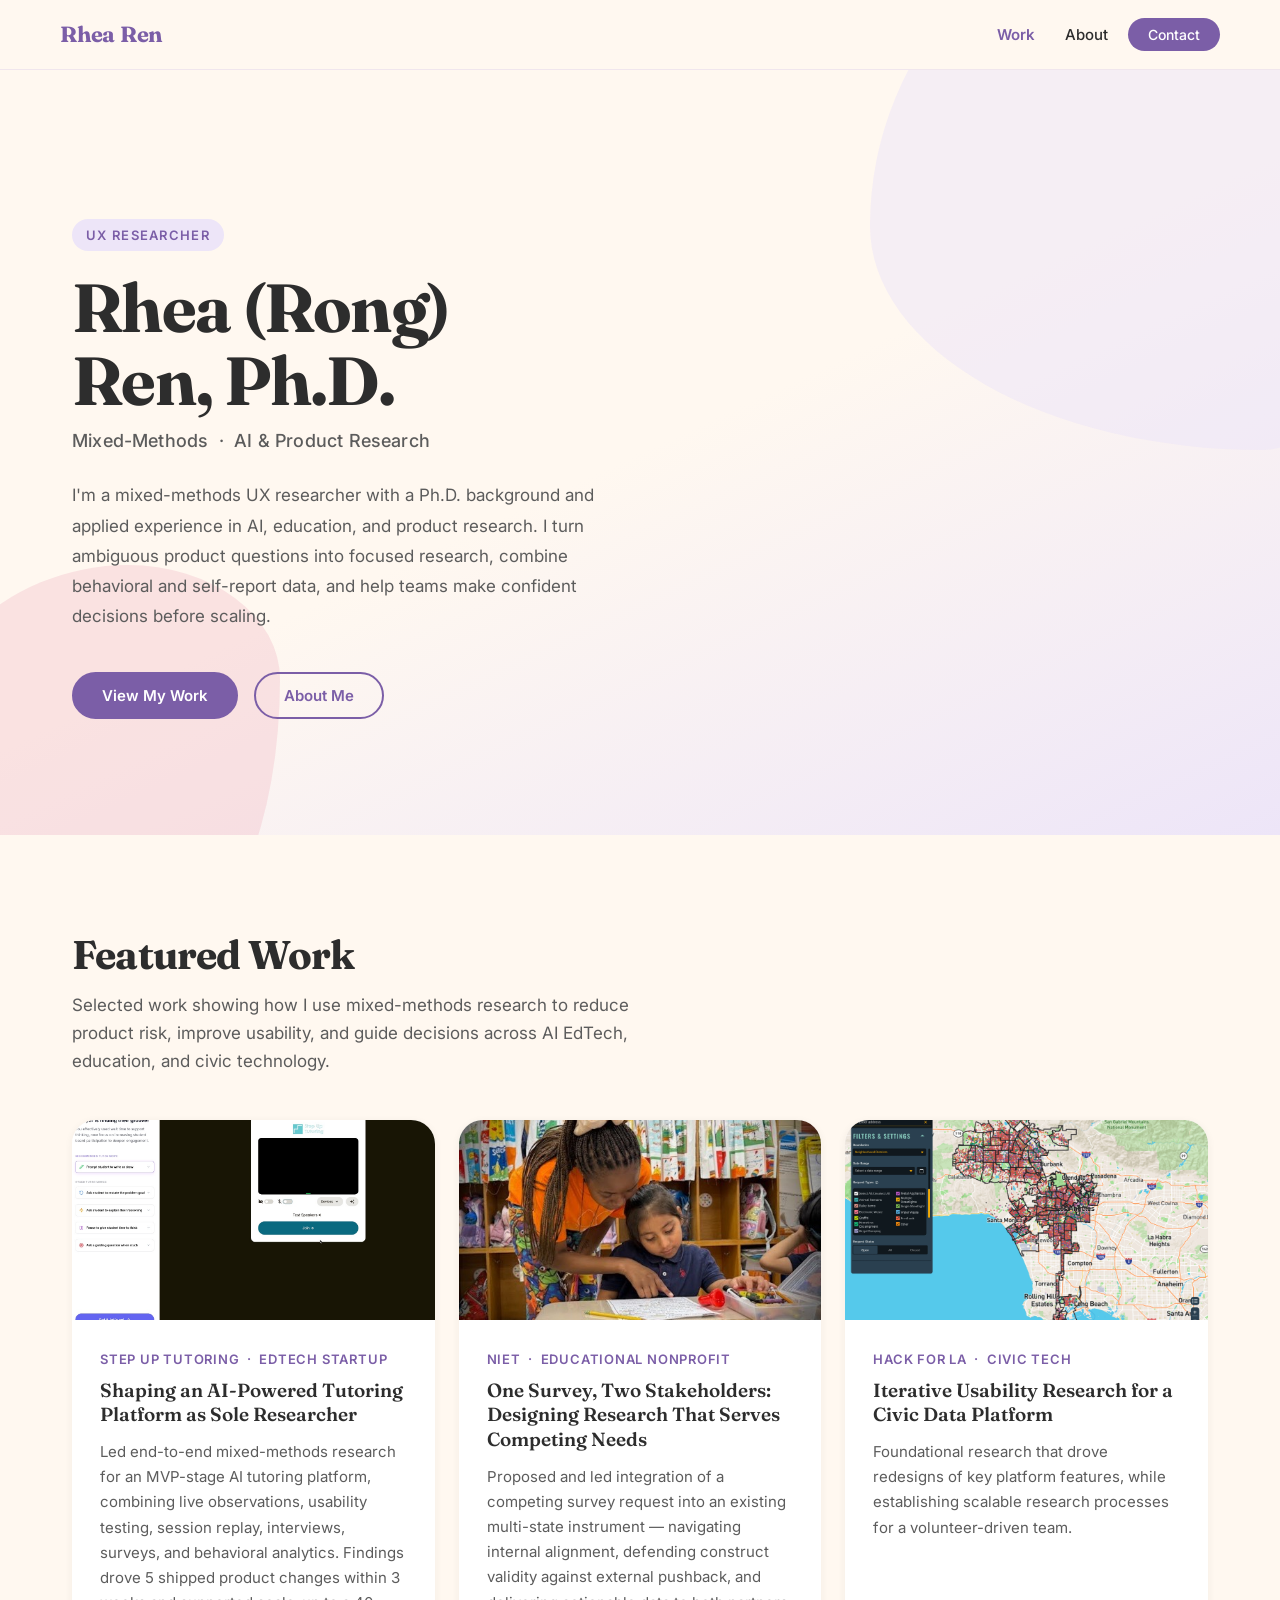
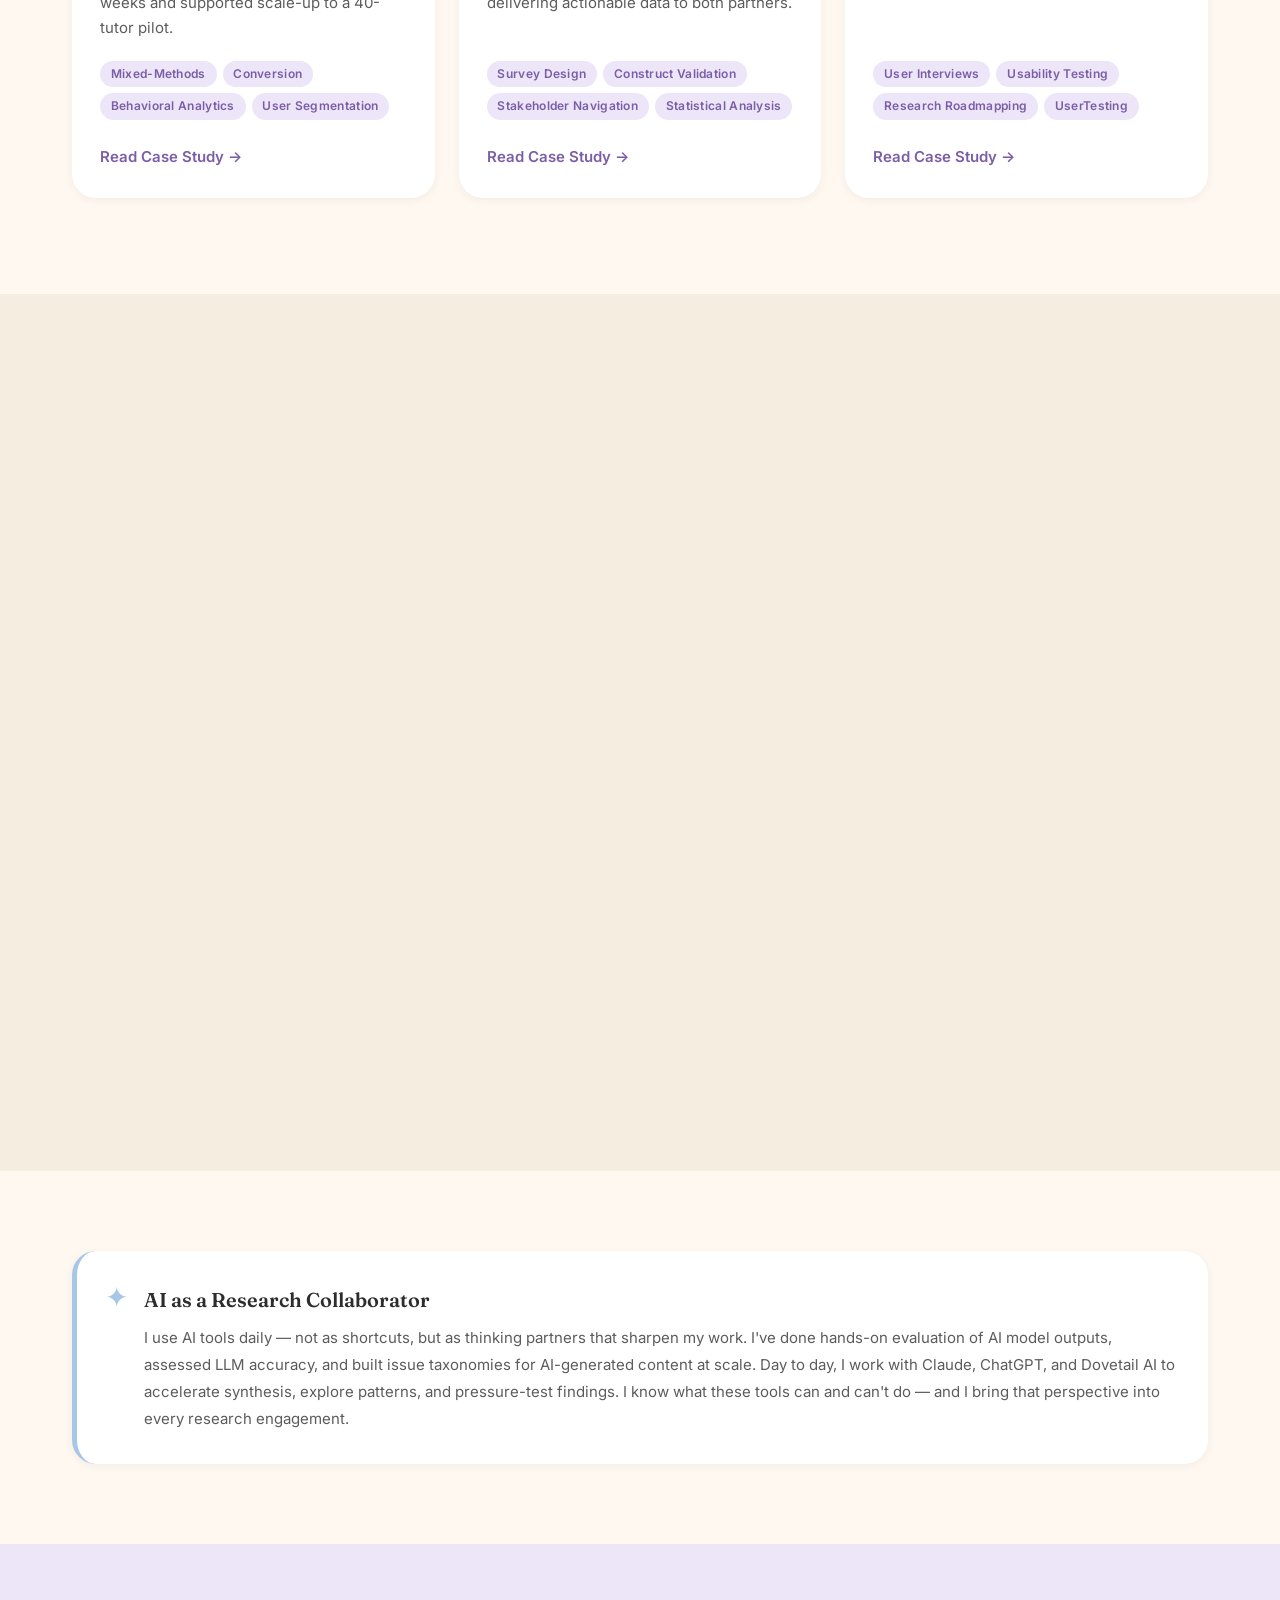
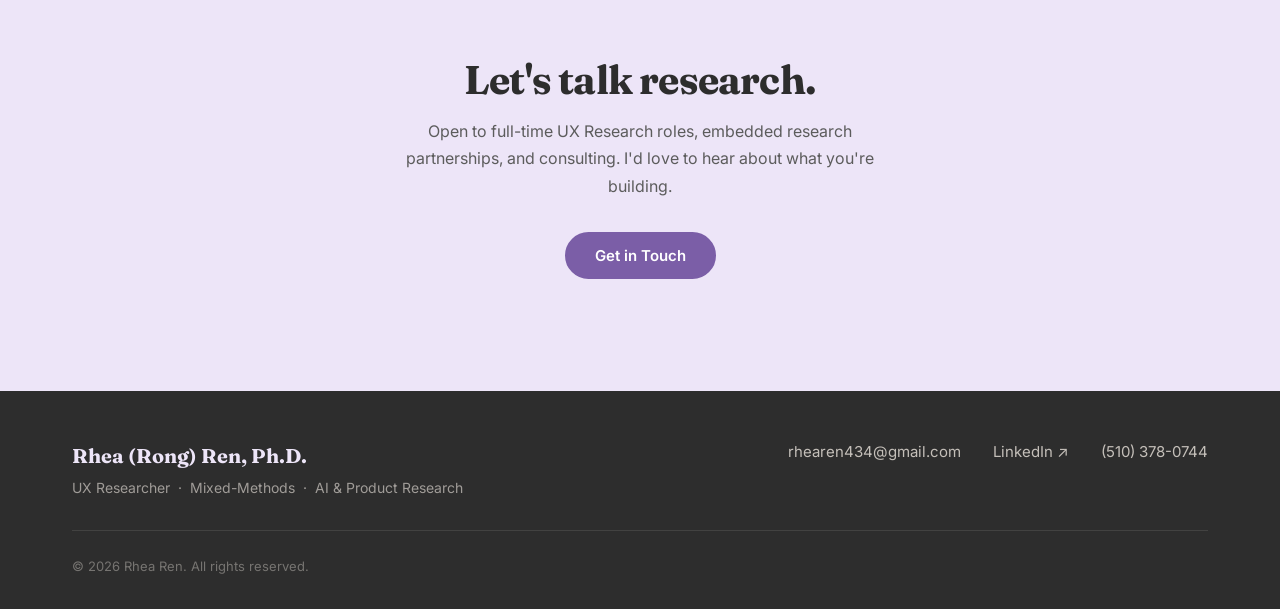
==== index.html @ eafcd34a "Update portfolio" ====
<!DOCTYPE html>
<html lang="en">
<head>
  <meta charset="UTF-8">
  <meta name="viewport" content="width=device-width, initial-scale=1.0">
  <title>Rhea Ren — UX Researcher | Portfolio</title>
  <meta name="description" content="Portfolio of Rhea (Rong) Ren, Ph.D. — Mixed-Methods UX Researcher specializing in AI & product research with 4+ years of experience across EdTech, nonprofits, and civic tech.">
  <meta property="og:title" content="Rhea Ren — UX Researcher | Portfolio">
  <meta property="og:description" content="Mixed-Methods UX Researcher specializing in AI & product research. 4+ years of experience making research drive real product decisions.">
  <meta property="og:type" content="website">
  <link rel="canonical" href="index.html">
  <link rel="preconnect" href="https://fonts.googleapis.com">
  <link rel="preconnect" href="https://fonts.gstatic.com" crossorigin>
  <link href="https://fonts.googleapis.com/css2?family=Fraunces:ital,opsz,wght@0,9..144,400..700;1,9..144,400..700&family=Inter:wght@400;500;600&display=swap" rel="stylesheet">
  <link rel="stylesheet" href="css/style.css">
  <script src="https://t.contentsquare.net/uxa/33400fa939556.js" defer></script>

</head>
<body>

  <a href="#main-content" class="skip-link">Skip to main content</a>

  <nav class="nav" aria-label="Main navigation">
    <div class="nav__inner">
      <a href="index.html" class="nav__logo">Rhea Ren</a>
      <button class="nav__hamburger" aria-expanded="false" aria-controls="nav-menu" aria-label="Toggle navigation menu">
        <span></span>
        <span></span>
        <span></span>
      </button>
      <ul class="nav__menu" id="nav-menu" role="list">
        <li><a href="index.html#work" class="nav__link">Work</a></li>
        <li><a href="about.html" class="nav__link">About</a></li>
        <li><a href="contact.html" class="nav__link nav__link--cta">Contact</a></li>
      </ul>
    </div>
  </nav>

  <main id="main-content">

    <!-- ===================== HERO ===================== -->
    <section class="hero" aria-label="Introduction">
      <div class="hero__blob" aria-hidden="true"></div>
      <div class="hero__blob" aria-hidden="true"></div>
      <div class="container">
        <div class="hero__content">
          <p class="hero__label">UX Researcher</p>
          <h1 class="hero__name">Rhea (Rong) Ren,&nbsp;Ph.D.</h1>
          <p class="hero__subtitle">Mixed-Methods &nbsp;·&nbsp; AI &amp; Product Research</p>
          <p class="hero__hook">I'm a mixed-methods UX researcher with a Ph.D. background and applied experience in AI, education, and product research. I turn ambiguous product questions into focused research, combine behavioral and self-report data, and help teams make confident decisions before scaling.</p>
          <div class="hero__ctas">
            <a href="#work" class="btn btn-primary">View My Work</a>
            <a href="about.html" class="btn btn-secondary">About Me</a>
          </div>
        </div>
      </div>
    </section>

    <!-- ===================== FEATURED WORK ===================== -->
    <section class="section" id="work">
      <div class="container">
        <div class="section-header fade-in">
          <h2 class="section-title">Featured Work</h2>
          <p class="section-subtitle">Selected work showing how I use mixed-methods research to reduce product risk, improve usability, and guide decisions across AI EdTech, education, and civic technology.</p>
        </div>
        <div class="cards-grid">

          <article class="card fade-in">
            <div class="card__thumb card__thumb--lavender">
              <img src="assets/case-study-step-up.jpg" alt="Step Up Tutoring — AI EdTech case study thumbnail" onerror="this.style.display='none';">
            </div>
            <div class="card__body">
              <p class="card__company">Step Up Tutoring &nbsp;·&nbsp; EdTech Startup</p>
              <h3 class="card__title">Shaping an AI-Powered Tutoring Platform as Sole Researcher</h3>
              <p class="card__desc">Led end-to-end mixed-methods research for an MVP-stage AI tutoring platform, combining live observations, usability testing, session replay, interviews, surveys, and behavioral analytics. Findings drove 5 shipped product changes within 3 weeks and supported scale-up to a 40-tutor pilot.</p>
              <div class="card__tags">
                <span class="tag">Mixed-Methods</span>
                <span class="tag">Conversion</span>
                <span class="tag">Behavioral Analytics</span>
                <span class="tag">User Segmentation</span>
              </div>
              <a href="case-study-step-up-tutoring.html" class="card__link">Read Case Study →</a>
            </div>
          </article>

          <article class="card fade-in">
            <div class="card__thumb card__thumb--blush">
              <img src="assets/case-study-niet.jpg" alt="NIET — Educational Nonprofit case study thumbnail" onerror="this.style.display='none';">
            </div>
            <div class="card__body">
              <p class="card__company">NIET &nbsp;·&nbsp; Educational Nonprofit</p>
              <h3 class="card__title">One Survey, Two Stakeholders: Designing Research That Serves Competing Needs</h3>
              <p class="card__desc">Proposed and led integration of a competing survey request into an existing multi-state instrument — navigating internal alignment, defending construct validity against external pushback, and delivering actionable data to both partners.</p>
              <div class="card__tags">
                <span class="tag">Survey Design</span>
                <span class="tag">Construct Validation</span>
                <span class="tag">Stakeholder Navigation</span>
                <span class="tag">Statistical Analysis</span>
              </div>
              <a href="case-study-niet.html" class="card__link">Read Case Study →</a>
            </div>
          </article>

          <article class="card fade-in">
            <div class="card__thumb card__thumb--sky">
              <img src="assets/case-study-hack-for-la.jpg" alt="Hack for LA — Civic Tech case study thumbnail" onerror="this.style.display='none';">
            </div>
            <div class="card__body">
              <p class="card__company">Hack for LA &nbsp;·&nbsp; Civic Tech</p>
              <h3 class="card__title">Iterative Usability Research for a Civic Data Platform</h3>
              <p class="card__desc">Foundational research that drove redesigns of key platform features, while establishing scalable research processes for a volunteer-driven team.</p>
              <div class="card__tags">
                <span class="tag">User Interviews</span>
                <span class="tag">Usability Testing</span>
                <span class="tag">Research Roadmapping</span>
                <span class="tag">UserTesting</span>
              </div>
              <a href="case-study-hack-for-la.html" class="card__link">Read Case Study →</a>
            </div>
          </article>

        </div>
      </div>
    </section>

    <!-- ===================== SKILLS SNAPSHOT ===================== -->
    <section class="section section--alt">
      <div class="container">
        <div class="section-header section-header--center fade-in">
          <h2 class="section-title">Skills &amp; Methods</h2>
          <p class="section-subtitle">Mixed-methods at the core — generative and evaluative, qualitative and quantitative.</p>
        </div>
        <div class="skills-grid">

          <div class="skills-category fade-in">
            <h3 class="skills-category__title">Research Methods</h3>
            <div class="skills-tags">
              <span class="skill-tag">User Interviews</span>
              <span class="skill-tag">Usability Testing</span>
              <span class="skill-tag">Contextual Inquiry</span>
              <span class="skill-tag">Survey Design &amp; Analysis</span>
              <span class="skill-tag">Heuristic Evaluation</span>
              <span class="skill-tag">Session Replay Analysis</span>
              <span class="skill-tag">Behavioral Analytics</span>
              <span class="skill-tag">Preference Testing</span>
              <span class="skill-tag">Generative Research</span>
              <span class="skill-tag">Evaluative Research</span>
            </div>
          </div>

          <div class="skills-category fade-in">
            <h3 class="skills-category__title">AI &amp; Data</h3>
            <div class="skills-tags">
              <span class="skill-tag skill-tag--ai">AI Output Evaluation</span>
              <span class="skill-tag skill-tag--ai">LLM Accuracy Assessment</span>
              <span class="skill-tag skill-tag--ai">Behavioral Pattern Analysis</span>
              <span class="skill-tag skill-tag--ai">User Segmentation</span>
              <span class="skill-tag skill-tag--ai">Thematic Analysis</span>
              <span class="skill-tag skill-tag--ai">Statistical Analysis</span>
              <span class="skill-tag skill-tag--ai">R &nbsp;·&nbsp; SPSS &nbsp;·&nbsp; Excel</span>
              <span class="skill-tag skill-tag--ai">Claude</span>
              <span class="skill-tag skill-tag--ai">ChatGPT</span>
              <span class="skill-tag skill-tag--ai">Dovetail</span>
            </div>
          </div>

          <div class="skills-category fade-in">
            <h3 class="skills-category__title">Strategy &amp; Delivery</h3>
            <div class="skills-tags">
              <span class="skill-tag">Research Roadmapping</span>
              <span class="skill-tag">Stakeholder Communication &amp; Storytelling</span>
              <span class="skill-tag">Research Operations</span>
              <span class="skill-tag">Cross-functional Collaboration</span>
              <span class="skill-tag">Insight Synthesis</span>
              <span class="skill-tag">Executive-Level Presentations</span>
            </div>
          </div>

          <div class="skills-category fade-in">
            <h3 class="skills-category__title">Tools</h3>
            <div class="skills-tags">
              <span class="skill-tag skill-tag--tools">PostHog</span>
              <span class="skill-tag skill-tag--tools">UserTesting</span>
              <span class="skill-tag skill-tag--tools">Qualtrics</span>
              <span class="skill-tag skill-tag--tools">Figma</span>
              <span class="skill-tag skill-tag--tools">Miro</span>
              <span class="skill-tag skill-tag--tools">Dovetail</span>
              <span class="skill-tag skill-tag--tools">Excel</span>
              <span class="skill-tag skill-tag--tools">R</span>
              <span class="skill-tag skill-tag--tools">SPSS</span>
            </div>
          </div>

        </div>
      </div>
    </section>

    <!-- ===================== AI CALLOUT ===================== -->
    <section class="ai-callout">
      <div class="container">
        <div class="ai-callout__card fade-in">
          <div class="ai-callout__icon" aria-hidden="true">✦</div>
          <div class="ai-callout__content">
            <h3 class="ai-callout__title">AI as a Research Collaborator</h3>
            <p>I use AI tools daily — not as shortcuts, but as thinking partners that sharpen my work. I've done hands-on evaluation of AI model outputs, assessed LLM accuracy, and built issue taxonomies for AI-generated content at scale. Day to day, I work with Claude, ChatGPT, and Dovetail AI to accelerate synthesis, explore patterns, and pressure-test findings. I know what these tools can and can't do — and I bring that perspective into every research engagement.</p>
          </div>
        </div>
      </div>
    </section>

    <!-- ===================== CONTACT CTA ===================== -->
    <section class="contact-cta">
      <div class="container">
        <div class="fade-in">
          <h2 class="section-title">Let's talk research.</h2>
          <p>Open to full-time UX Research roles, embedded research partnerships, and consulting. I'd love to hear about what you're building.</p>
          <a href="contact.html" class="btn btn-primary">Get in Touch</a>
        </div>
      </div>
    </section>

  </main>

  <footer class="footer">
    <div class="container">
      <div class="footer__inner">
        <div class="footer__brand">
          <p class="footer__name">Rhea (Rong) Ren, Ph.D.</p>
          <p class="footer__tagline">UX Researcher &nbsp;·&nbsp; Mixed-Methods &nbsp;·&nbsp; AI &amp; Product Research</p>
        </div>
        <nav class="footer__links" aria-label="Footer links">
          <a href="mailto:rhearen434@gmail.com">rhearen434@gmail.com</a>
          <a href="https://linkedin.com/in/rrenasu/" target="_blank" rel="noopener noreferrer">LinkedIn ↗</a>
          <a href="tel:+15103780744">(510) 378-0744</a>
        </nav>
      </div>
      <p class="footer__copy">© 2026 Rhea Ren. All rights reserved.</p>
    </div>
  </footer>

  <script src="js/main.js"></script>
</body>
</html>
---- css/style.css ----
/* =========================================
   RESET & BASE
   ========================================= */
*, *::before, *::after { box-sizing: border-box; margin: 0; padding: 0; }
html { scroll-behavior: smooth; font-size: 16px; }
body {
  font-family: 'Inter', -apple-system, BlinkMacSystemFont, 'Segoe UI', sans-serif;
  color: var(--charcoal);
  background-color: var(--cream);
  line-height: 1.7;
  -webkit-font-smoothing: antialiased;
  -moz-osx-font-smoothing: grayscale;
}
img, video { max-width: 100%; display: block; }
a { color: inherit; text-decoration: none; }
ul, ol { list-style: none; }
button { background: none; border: none; cursor: pointer; font-family: inherit; }
input, textarea, button, select { font-family: inherit; }

/* =========================================
   CSS CUSTOM PROPERTIES
   ========================================= */
:root {
  --lavender:       #7B5EA7;
  --lavender-mid:   #C3B1E1;
  --lavender-light: #EDE5F8;
  --blush:          #F2C4CE;
  --blush-light:    #FBE8EC;
  --sky:            #A7C7E7;
  --sky-light:      #D4E8F7;
  --cream:          #FFF8F0;
  --cream-dark:     #F5EDE0;
  --charcoal:       #2D2D2D;
  --charcoal-light: #5C5C5C;
  --white:          #FFFFFF;

  --shadow-sm:  0 2px 8px rgba(45, 45, 45, 0.06);
  --shadow-md:  0 8px 24px rgba(45, 45, 45, 0.10);
  --shadow-lg:  0 16px 48px rgba(45, 45, 45, 0.14);

  --radius-sm:   8px;
  --radius-md:   16px;
  --radius-lg:   24px;
  --radius-full: 9999px;

  --transition:      0.25s ease;
  --transition-slow: 0.45s ease;

  --container: 1200px;
}

/* =========================================
   SKIP LINK
   ========================================= */
.skip-link {
  position: absolute;
  top: -100%;
  left: 1rem;
  padding: 0.75rem 1.5rem;
  background: var(--lavender);
  color: var(--white);
  border-radius: var(--radius-sm);
  z-index: 9999;
  font-weight: 600;
  font-size: 0.9rem;
  transition: top var(--transition);
}
.skip-link:focus { top: 1rem; }

/* =========================================
   LAYOUT UTILITIES
   ========================================= */
.container {
  width: 100%;
  max-width: var(--container);
  margin: 0 auto;
  padding: 0 1.25rem;
}

.section { padding: 4rem 0; }
.section--alt { background: var(--cream-dark); }
.section--white { background: var(--white); }

.section-header { margin-bottom: 2.75rem; }
.section-header--center { text-align: center; }
.section-header--center .section-subtitle { margin-left: auto; margin-right: auto; }

.section-title {
  font-family: 'Fraunces', Georgia, serif;
  font-size: clamp(1.75rem, 3.5vw, 2.5rem);
  font-weight: 700;
  color: var(--charcoal);
  line-height: 1.2;
  margin-bottom: 0.75rem;
  letter-spacing: -0.02em;
}
.section-subtitle {
  font-size: 1.0625rem;
  color: var(--charcoal-light);
  max-width: 560px;
  line-height: 1.65;
}

/* =========================================
   BUTTONS
   ========================================= */
.btn {
  display: inline-flex;
  align-items: center;
  gap: 0.5rem;
  padding: 0.875rem 1.75rem;
  border-radius: var(--radius-full);
  font-size: 0.9375rem;
  font-weight: 600;
  text-decoration: none;
  transition: all var(--transition);
  cursor: pointer;
  border: 2px solid transparent;
  line-height: 1;
  white-space: nowrap;
}
.btn-primary {
  background: var(--lavender);
  color: var(--white);
  border-color: var(--lavender);
}
.btn-primary:hover {
  background: #6A4F94;
  border-color: #6A4F94;
  transform: translateY(-2px);
  box-shadow: 0 8px 24px rgba(123, 94, 167, 0.28);
}
.btn-secondary {
  background: transparent;
  color: var(--lavender);
  border-color: var(--lavender);
}
.btn-secondary:hover {
  background: var(--lavender-light);
  transform: translateY(-2px);
}
.btn:focus-visible {
  outline: 3px solid var(--lavender);
  outline-offset: 3px;
}

/* =========================================
   NAVIGATION — BASE
   ========================================= */
.nav {
  position: sticky;
  top: 0;
  z-index: 200;
  background: rgba(255, 248, 240, 0.93);
  backdrop-filter: blur(14px);
  -webkit-backdrop-filter: blur(14px);
  border-bottom: 1px solid rgba(195, 177, 225, 0.25);
}
.nav__inner {
  position: relative;
  display: flex;
  align-items: center;
  justify-content: space-between;
  padding: 1rem 1.25rem;
  max-width: var(--container);
  margin: 0 auto;
}
.nav__logo {
  font-family: 'Fraunces', Georgia, serif;
  font-size: 1.375rem;
  font-weight: 700;
  color: var(--lavender);
  letter-spacing: -0.01em;
  transition: color var(--transition);
}
.nav__logo:hover { color: #6A4F94; }

/* Hamburger */
.nav__hamburger {
  display: flex;
  flex-direction: column;
  justify-content: center;
  gap: 5px;
  padding: 0.4rem;
  border-radius: var(--radius-sm);
  z-index: 10;
  flex-shrink: 0;
}
.nav__hamburger span {
  display: block;
  width: 22px;
  height: 2px;
  background: var(--charcoal);
  border-radius: 2px;
  transition: all var(--transition);
  transform-origin: center;
}
.nav.nav-open .nav__hamburger span:nth-child(1) { transform: translateY(7px) rotate(45deg); }
.nav.nav-open .nav__hamburger span:nth-child(2) { opacity: 0; transform: scaleX(0); }
.nav.nav-open .nav__hamburger span:nth-child(3) { transform: translateY(-7px) rotate(-45deg); }

/* Mobile dropdown */
@media (max-width: 639px) {
  .nav__menu {
    display: none;
    position: absolute;
    top: 100%;
    left: 0;
    right: 0;
    background: rgba(255, 248, 240, 0.98);
    padding: 0.75rem 1.25rem 1.5rem;
    border-bottom: 1px solid rgba(195, 177, 225, 0.25);
    backdrop-filter: blur(14px);
    -webkit-backdrop-filter: blur(14px);
    box-shadow: 0 8px 20px rgba(45, 45, 45, 0.08);
  }
  .nav.nav-open .nav__menu { display: block; }
  .nav__link {
    display: block;
    padding: 0.875rem 0;
    font-size: 1rem;
    font-weight: 500;
    color: var(--charcoal);
    border-bottom: 1px solid rgba(195, 177, 225, 0.2);
    transition: color var(--transition);
  }
  .nav__menu li:last-child .nav__link { border-bottom: none; }
  .nav__link:hover,
  .nav__link.active { color: var(--lavender); }
  .nav__link--cta {
    display: inline-block;
    margin-top: 0.875rem;
    border-bottom: none;
    padding: 0.5625rem 1.375rem;
    background: var(--lavender);
    color: var(--white) !important;
    border-radius: var(--radius-full);
    font-size: 0.875rem;
    font-weight: 600;
  }
  .nav__link--cta:hover { background: #6A4F94; }
}

/* Desktop nav */
@media (min-width: 640px) {
  .nav__hamburger { display: none; }
  .nav__menu {
    display: flex;
    align-items: center;
    gap: 0.125rem;
  }
  .nav__link {
    padding: 0.4375rem 0.875rem;
    font-size: 0.9375rem;
    font-weight: 500;
    color: var(--charcoal);
    border-radius: var(--radius-sm);
    transition: color var(--transition), background var(--transition);
  }
  .nav__link:hover { color: var(--lavender); background: var(--lavender-light); }
  .nav__link.active { color: var(--lavender); font-weight: 600; }
  .nav__link--cta {
    background: var(--lavender);
    color: var(--white) !important;
    border-radius: var(--radius-full);
    padding: 0.5rem 1.25rem;
    font-size: 0.875rem;
    margin-left: 0.25rem;
  }
  .nav__link--cta:hover { background: #6A4F94; }
}

/* =========================================
   HERO
   ========================================= */
.hero {
  position: relative;
  overflow: hidden;
  padding: 5rem 0 4.5rem;
  min-height: 80vh;
  display: flex;
  align-items: center;
  background: linear-gradient(155deg, var(--cream) 50%, var(--lavender-light) 100%);
}

.hero__blob {
  position: absolute;
  border-radius: 60% 40% 30% 70% / 60% 30% 70% 40%;
  pointer-events: none;
  animation: blobMorph 14s ease-in-out infinite;
  will-change: border-radius, transform;
}
.hero__blob:nth-child(1) {
  width: min(560px, 85vw);
  height: min(560px, 85vw);
  top: -180px;
  right: -150px;
  background: var(--lavender-light);
  opacity: 0.55;
  animation-duration: 14s;
}
.hero__blob:nth-child(2) {
  width: min(380px, 60vw);
  height: min(380px, 60vw);
  bottom: -110px;
  left: -100px;
  background: var(--blush);
  opacity: 0.42;
  animation-duration: 18s;
  animation-delay: -6s;
}

@keyframes blobMorph {
  0%, 100% { border-radius: 60% 40% 30% 70% / 60% 30% 70% 40%; }
  25%       { border-radius: 40% 60% 70% 30% / 40% 70% 30% 60%; }
  50%       { border-radius: 30% 70% 40% 60% / 50% 40% 60% 50%; }
  75%       { border-radius: 70% 30% 60% 40% / 30% 60% 40% 70%; }
}

.hero__content {
  position: relative;
  z-index: 1;
  max-width: 700px;
}
.hero__label {
  display: inline-block;
  font-size: 0.8125rem;
  font-weight: 600;
  letter-spacing: 0.1em;
  text-transform: uppercase;
  color: var(--lavender);
  background: var(--lavender-light);
  padding: 0.3rem 0.875rem;
  border-radius: var(--radius-full);
  margin-bottom: 1.25rem;
}
.hero__name {
  font-family: 'Fraunces', Georgia, serif;
  font-size: clamp(2.5rem, 6vw, 4.25rem);
  font-weight: 700;
  line-height: 1.08;
  letter-spacing: -0.025em;
  color: var(--charcoal);
  margin-bottom: 0.5rem;
}
.hero__subtitle {
  font-size: clamp(1rem, 2vw, 1.125rem);
  color: var(--charcoal-light);
  font-weight: 500;
  margin-bottom: 1.5rem;
  letter-spacing: 0.01em;
}
.hero__hook {
  font-size: 1.0625rem;
  color: var(--charcoal-light);
  line-height: 1.78;
  margin-bottom: 2.5rem;
  max-width: 580px;
}
.hero__ctas {
  display: flex;
  flex-wrap: wrap;
  gap: 1rem;
  align-items: center;
}

/* =========================================
   CASE STUDY CARDS
   ========================================= */
.cards-grid {
  display: grid;
  gap: 1.5rem;
}
.card {
  background: var(--white);
  border-radius: var(--radius-lg);
  overflow: hidden;
  box-shadow: var(--shadow-sm);
  transition: transform var(--transition), box-shadow var(--transition);
  display: flex;
  flex-direction: column;
}
.card:hover {
  transform: translateY(-6px);
  box-shadow: var(--shadow-lg);
}
.card__thumb {
  height: 200px;
  flex-shrink: 0;
  overflow: hidden;
  position: relative;
}

.card__thumb img {
  width: 100%;
  height: 100%;
  object-fit: cover;
  display: block;
}
.card__thumb--lavender { background: linear-gradient(135deg, var(--lavender-light) 0%, var(--lavender-mid) 100%); }
.card__thumb--blush    { background: linear-gradient(135deg, var(--blush-light) 0%, var(--blush) 100%); }
.card__thumb--sky      { background: linear-gradient(135deg, var(--sky-light) 0%, var(--sky) 100%); }

.card__body {
  padding: 1.75rem;
  display: flex;
  flex-direction: column;
  flex: 1;
}
.card__company {
  font-size: 0.8125rem;
  font-weight: 600;
  letter-spacing: 0.06em;
  text-transform: uppercase;
  color: var(--lavender);
  margin-bottom: 0.5rem;
}
.card__title {
  font-family: 'Fraunces', Georgia, serif;
  font-size: 1.1875rem;
  font-weight: 600;
  color: var(--charcoal);
  line-height: 1.3;
  margin-bottom: 0.75rem;
}
.card__desc {
  font-size: 0.9375rem;
  color: var(--charcoal-light);
  line-height: 1.68;
  margin-bottom: 1.25rem;
  flex: 1;
}
.card__tags {
  display: flex;
  flex-wrap: wrap;
  gap: 0.375rem;
  margin-bottom: 1.5rem;
}
.card__link {
  display: inline-flex;
  align-items: center;
  gap: 0.375rem;
  font-size: 0.9375rem;
  font-weight: 600;
  color: var(--lavender);
  transition: gap var(--transition), color var(--transition);
  margin-top: auto;
  align-self: flex-start;
}
.card__link:hover { gap: 0.625rem; color: #6A4F94; }

/* =========================================
   TAGS / PILLS
   ========================================= */
.tag {
  display: inline-block;
  padding: 0.2rem 0.675rem;
  border-radius: var(--radius-full);
  font-size: 0.75rem;
  font-weight: 600;
  letter-spacing: 0.025em;
  background: var(--lavender-light);
  color: var(--lavender);
  white-space: nowrap;
}
.tag--blush { background: var(--blush-light); color: #7A2E42; }
.tag--sky   { background: var(--sky-light);   color: #1E5F8C; }

/* =========================================
   SKILLS SECTION
   ========================================= */
.skills-grid { display: grid; gap: 1.5rem; }

.skills-category {
  background: var(--white);
  border-radius: var(--radius-lg);
  padding: 1.75rem;
  box-shadow: var(--shadow-sm);
}
.skills-category__title {
  font-family: 'Fraunces', Georgia, serif;
  font-size: 1.125rem;
  font-weight: 600;
  color: var(--charcoal);
  margin-bottom: 1.125rem;
  padding-bottom: 0.75rem;
  border-bottom: 2px solid var(--lavender-light);
}
.skills-tags {
  display: flex;
  flex-wrap: wrap;
  gap: 0.5rem;
}
.skill-tag {
  display: inline-block;
  padding: 0.3125rem 0.75rem;
  border-radius: var(--radius-full);
  font-size: 0.8125rem;
  font-weight: 500;
  background: var(--lavender-light);
  color: var(--lavender);
  transition: background var(--transition), transform var(--transition);
  cursor: default;
}
.skill-tag:hover { background: var(--lavender-mid); transform: translateY(-1px); }
.skill-tag--ai { background: var(--blush-light); color: #7A2E42; }
.skill-tag--ai:hover { background: var(--blush); }
.skill-tag--tools { background: var(--sky-light); color: #1E5F8C; }
.skill-tag--tools:hover { background: var(--sky); }

/* =========================================
   AI CALLOUT
   ========================================= */
.ai-callout { padding: 3.5rem 0; }
.ai-callout__card {
  background: var(--white);
  border-radius: var(--radius-lg);
  padding: 2rem 1.75rem;
  border-left: 5px solid var(--sky);
  box-shadow: var(--shadow-sm);
  display: flex;
  flex-direction: column;
  gap: 1rem;
}
.ai-callout__icon {
  font-size: 1.75rem;
  color: var(--sky);
  line-height: 1;
  flex-shrink: 0;
}
.ai-callout__title {
  font-family: 'Fraunces', Georgia, serif;
  font-size: 1.25rem;
  font-weight: 600;
  color: var(--charcoal);
  margin-bottom: 0.5rem;
}
.ai-callout__content p {
  color: var(--charcoal-light);
  font-size: 0.9375rem;
  line-height: 1.78;
}

/* =========================================
   CONTACT CTA STRIP
   ========================================= */
.contact-cta {
  background: var(--lavender-light);
  padding: 5rem 0;
  text-align: center;
}
.contact-cta .section-title { margin-bottom: 0.875rem; }
.contact-cta p {
  color: var(--charcoal-light);
  margin-bottom: 2rem;
  max-width: 480px;
  margin-left: auto;
  margin-right: auto;
  line-height: 1.7;
}

/* =========================================
   ABOUT PAGE
   ========================================= */
.page-hero {
  padding: 4rem 0 3rem;
  background: linear-gradient(155deg, var(--cream) 55%, var(--lavender-light) 100%);
}

.about-bio {
  display: grid;
  gap: 2.5rem;
  align-items: start;
}

.headshot-placeholder {
  width: 260px;
  height: 260px;
  background: linear-gradient(135deg, var(--lavender-light) 0%, var(--lavender-mid) 100%);
  border-radius: var(--radius-lg);
  display: flex;
  align-items: center;
  justify-content: center;
  font-family: 'Fraunces', Georgia, serif;
  font-size: 3.5rem;
  font-weight: 700;
  color: var(--lavender);
  flex-shrink: 0;
  user-select: none;
}
.headshot-img {
  width: 260px;
  height: 260px;
  object-fit: cover;
  object-position: center top;
  border-radius: var(--radius-lg);
  flex-shrink: 0;
  box-shadow: var(--shadow-md);
}

.about-bio__text h1 {
  font-family: 'Fraunces', Georgia, serif;
  font-size: clamp(2rem, 4vw, 3rem);
  font-weight: 700;
  color: var(--charcoal);
  line-height: 1.15;
  letter-spacing: -0.02em;
  margin-bottom: 0.375rem;
}
.about-bio__text .subtitle {
  font-size: 1.0625rem;
  color: var(--lavender);
  font-weight: 600;
  margin-bottom: 1.5rem;
}
.about-bio__text p {
  color: var(--charcoal-light);
  margin-bottom: 1rem;
  line-height: 1.8;
}
.about-bio__text p:last-child { margin-bottom: 0; }

/* Philosophy callout */
.philosophy {
  background: var(--lavender-light);
  border-radius: var(--radius-lg);
  padding: 1.75rem 2rem;
  margin-top: 1.5rem;
  border-left: 4px solid var(--lavender-mid);
}
.philosophy__quote {
  font-family: 'Fraunces', Georgia, serif;
  font-size: 1.125rem;
  font-style: italic;
  color: var(--charcoal);
  line-height: 1.65;
  margin-bottom: 0.5rem;
}
.philosophy__attr {
  font-size: 0.875rem;
  color: var(--lavender);
  font-weight: 600;
}

/* Timeline */
.timeline {
  position: relative;
  padding-left: 1.75rem;
}
.timeline::before {
  content: '';
  position: absolute;
  left: 0;
  top: 0.5rem;
  bottom: 0.5rem;
  width: 2px;
  background: linear-gradient(to bottom, var(--lavender), var(--lavender-light));
  border-radius: 2px;
}
.timeline-item {
  position: relative;
  padding-bottom: 2rem;
}
.timeline-item:last-child { padding-bottom: 0; }
.timeline-item::before {
  content: '';
  position: absolute;
  left: -2rem;
  top: 0.375rem;
  width: 10px;
  height: 10px;
  background: var(--lavender);
  border-radius: 50%;
  border: 2px solid var(--cream);
  box-shadow: 0 0 0 2px var(--lavender);
}
.timeline-item__period {
  font-size: 0.8125rem;
  font-weight: 600;
  color: var(--lavender);
  letter-spacing: 0.05em;
  text-transform: uppercase;
  margin-bottom: 0.25rem;
}
.timeline-item__role {
  font-family: 'Fraunces', Georgia, serif;
  font-size: 1.0625rem;
  font-weight: 600;
  color: var(--charcoal);
  margin-bottom: 0.125rem;
}
.timeline-item__company {
  font-size: 0.9375rem;
  color: var(--charcoal-light);
  font-weight: 500;
  margin-bottom: 0.375rem;
}
.timeline-item__desc {
  font-size: 0.9375rem;
  color: var(--charcoal-light);
  line-height: 1.7;
}

/* Education */
.edu-grid { display: grid; gap: 1rem; }
.edu-card {
  background: var(--white);
  border-radius: var(--radius-md);
  padding: 1.25rem 1.5rem;
  box-shadow: var(--shadow-sm);
  border-left: 3px solid var(--lavender-mid);
}
.edu-card__degree {
  font-family: 'Fraunces', Georgia, serif;
  font-size: 1rem;
  font-weight: 600;
  color: var(--charcoal);
  margin-bottom: 0.125rem;
}
.edu-card__school {
  font-size: 0.9375rem;
  color: var(--charcoal-light);
  margin-bottom: 0.125rem;
}
.edu-card__year {
  font-size: 0.8125rem;
  font-weight: 600;
  color: var(--lavender);
}

/* Selected Research list */
.research-list {
  list-style: none;
  display: flex;
  flex-direction: column;
  gap: 1.25rem;
}
.research-item {
  display: flex;
  gap: 0.875rem;
  align-items: flex-start;
}
.research-item::before {
  content: '•';
  font-size: 1.25rem;
  line-height: 1.4;
  color: var(--lavender);
  flex-shrink: 0;
  margin-top: 0.05rem;
}
.research-item__title {
  font-family: 'Fraunces', Georgia, serif;
  font-size: 1rem;
  font-weight: 600;
  color: var(--charcoal);
  line-height: 1.5;
  margin-bottom: 0.3rem;
}
.research-item__title a {
  color: var(--lavender);
  text-decoration: underline;
  text-underline-offset: 3px;
  transition: color var(--transition);
}
.research-item__title a:hover { color: #6A4F94; }
.research-item__venue {
  font-size: 0.8125rem;
  font-weight: 600;
  color: var(--lavender);
  letter-spacing: 0.03em;
  margin-bottom: 0.4rem;
}
.research-item__desc {
  font-size: 0.9rem;
  color: var(--charcoal-light);
  line-height: 1.65;
}

/* Resume download row */
.resume-download {
  display: flex;
  flex-direction: column;
  gap: 1rem;
  background: var(--cream-dark);
  border-radius: var(--radius-md);
  padding: 1.5rem;
  align-items: flex-start;
}
.resume-download p {
  color: var(--charcoal-light);
  font-size: 0.9375rem;
  line-height: 1.6;
  margin: 0;
}

/* =========================================
   CASE STUDY PAGE
   ========================================= */
.cs-hero {
  padding: 4.5rem 0 3.5rem;
}
.cs-hero--lavender { background: linear-gradient(155deg, var(--lavender-light) 0%, var(--cream) 65%); }
.cs-hero--blush    { background: linear-gradient(155deg, var(--blush-light) 0%, var(--cream) 65%); }
.cs-hero--sky      { background: linear-gradient(155deg, var(--sky-light) 0%, var(--cream) 65%); }

.cs-breadcrumb {
  display: inline-flex;
  align-items: center;
  gap: 0.375rem;
  font-size: 0.875rem;
  font-weight: 600;
  color: var(--charcoal-light);
  margin-bottom: 1.75rem;
  transition: color var(--transition);
}
.cs-breadcrumb:hover { color: var(--lavender); }

.cs-hero__title {
  font-family: 'Fraunces', Georgia, serif;
  font-size: clamp(1.875rem, 4vw, 3rem);
  font-weight: 700;
  color: var(--charcoal);
  line-height: 1.15;
  letter-spacing: -0.02em;
  margin-bottom: 1.75rem;
  max-width: 780px;
}

.cs-meta {
  display: flex;
  flex-wrap: wrap;
  gap: 1.5rem 2.5rem;
  margin-bottom: 1.75rem;
  padding-bottom: 1.75rem;
  border-bottom: 1px solid rgba(195, 177, 225, 0.3);
}
.cs-meta__item { display: flex; flex-direction: column; gap: 0.125rem; }
.cs-meta__label {
  font-size: 0.75rem;
  font-weight: 700;
  letter-spacing: 0.08em;
  text-transform: uppercase;
  color: var(--charcoal-light);
}
.cs-meta__value {
  font-size: 0.9375rem;
  font-weight: 600;
  color: var(--charcoal);
}
.cs-methods {
  display: flex;
  flex-wrap: wrap;
  gap: 0.5rem;
}

/* Case study content */
.cs-content { padding: 3.5rem 0 2rem; }
.cs-content .container { max-width: 860px; }

.cs-cover {
  margin-bottom: 3.5rem;
}

.cs-cover__img {
  width: 100%;
  height: auto;
  display: block;
  border-radius: var(--radius-lg);
  box-shadow: var(--shadow-md);
}

.cs-cover__placeholder {
  width: 100%;
  aspect-ratio: 16 / 7;
  border-radius: var(--radius-lg);
  box-shadow: var(--shadow-md);
  background: linear-gradient(135deg, #e8e3f0 0%, #f0e8ec 50%, #e3edf5 100%);
  display: flex;
  align-items: center;
  justify-content: center;
  color: #9b8fad;
  font-size: 0.875rem;
  font-style: italic;
  letter-spacing: 0.01em;
}

.cs-section { margin-bottom: 3.5rem; }
.cs-section:last-child { margin-bottom: 0; }

.cs-section__title {
  font-family: 'Fraunces', Georgia, serif;
  font-size: 1.5rem;
  font-weight: 600;
  color: var(--charcoal);
  margin-bottom: 1.25rem;
  padding-bottom: 0.625rem;
  border-bottom: 2px solid var(--lavender-light);
}
.cs-section p {
  color: var(--charcoal-light);
  line-height: 1.8;
  margin-bottom: 1rem;
}
.cs-section p:last-child { margin-bottom: 0; }

/* Placeholder text blocks */
.placeholder-text {
  color: #9B8FA8;
  font-style: italic;
  background: var(--cream-dark);
  padding: 1.25rem 1.5rem;
  border-radius: var(--radius-sm);
  border-left: 3px solid var(--lavender-mid);
  font-size: 0.9375rem;
  line-height: 1.75;
}

/* Insight cards */
.insight-grid { display: grid; gap: 1rem; margin-top: 1.5rem; }
.insight-card {
  background: var(--white);
  border-radius: var(--radius-md);
  padding: 1.5rem;
  box-shadow: var(--shadow-sm);
  border-top: 3px solid var(--lavender-mid);
}
.insight-card__number {
  font-family: 'Fraunces', Georgia, serif;
  font-size: 2rem;
  font-weight: 700;
  color: var(--lavender-mid);
  line-height: 1;
  margin-bottom: 0.5rem;
}
.insight-card__text {
  font-size: 0.9375rem;
  color: var(--charcoal-light);
  font-style: italic;
  line-height: 1.65;
}

/* Impact blocks */
.impact-blocks { display: grid; gap: 1rem; margin-top: 1.5rem; }
.impact-block {
  background: var(--lavender-light);
  border-radius: var(--radius-md);
  padding: 1.5rem;
  text-align: center;
}
.impact-block__metric {
  font-family: 'Fraunces', Georgia, serif;
  font-size: 2rem;
  font-weight: 700;
  color: var(--lavender);
  line-height: 1;
  margin-bottom: 0.375rem;
}
.impact-block__label {
  font-size: 0.9375rem;
  color: var(--charcoal-light);
  font-style: italic;
}

/* Case study footer nav */
.cs-nav {
  padding: 2.5rem 0;
  background: var(--cream-dark);
  border-top: 1px solid rgba(195, 177, 225, 0.25);
}
.cs-nav__inner {
  display: flex;
  flex-direction: column;
  gap: 1rem;
}
.cs-nav__link {
  display: inline-flex;
  align-items: center;
  gap: 0.375rem;
  font-size: 0.9375rem;
  font-weight: 600;
  color: var(--lavender);
  transition: gap var(--transition), color var(--transition);
}
.cs-nav__link:hover { color: #6A4F94; }
.cs-nav__link--back:hover { gap: 0.625rem; }
.cs-nav__link--next { align-self: flex-end; }
.cs-nav__link--next:hover { gap: 0.625rem; }

/* =========================================
   CONTACT PAGE
   ========================================= */
.contact-page { padding: 4rem 0; }

.contact-intro {
  max-width: 580px;
  margin-bottom: 3rem;
}
.contact-intro h1 {
  font-family: 'Fraunces', Georgia, serif;
  font-size: clamp(2rem, 4vw, 2.75rem);
  font-weight: 700;
  color: var(--charcoal);
  letter-spacing: -0.02em;
  margin-bottom: 0.75rem;
  line-height: 1.2;
}
.contact-intro p { color: var(--charcoal-light); line-height: 1.8; }

.contact-layout { display: grid; gap: 3rem; }

.contact-blocks { display: flex; flex-direction: column; gap: 1rem; }
.contact-block {
  display: flex;
  align-items: flex-start;
  gap: 1rem;
  background: var(--white);
  border-radius: var(--radius-md);
  padding: 1.25rem 1.5rem;
  box-shadow: var(--shadow-sm);
  transition: transform var(--transition), box-shadow var(--transition);
  text-decoration: none;
  color: inherit;
}
.contact-block:hover { transform: translateY(-3px); box-shadow: var(--shadow-md); }
.contact-block__icon {
  width: 44px;
  height: 44px;
  border-radius: var(--radius-sm);
  background: var(--lavender-light);
  display: flex;
  align-items: center;
  justify-content: center;
  font-size: 1.25rem;
  flex-shrink: 0;
}
.contact-block__label {
  font-size: 0.75rem;
  font-weight: 700;
  letter-spacing: 0.07em;
  text-transform: uppercase;
  color: var(--charcoal-light);
  margin-bottom: 0.125rem;
}
.contact-block__value {
  font-size: 0.9375rem;
  font-weight: 600;
  color: var(--charcoal);
}

/* Contact form */
.contact-form {
  background: var(--white);
  border-radius: var(--radius-lg);
  padding: 2rem 1.75rem;
  box-shadow: var(--shadow-sm);
}
.contact-form__title {
  font-family: 'Fraunces', Georgia, serif;
  font-size: 1.375rem;
  font-weight: 600;
  color: var(--charcoal);
  margin-bottom: 1.5rem;
}

.form-group { margin-bottom: 1.25rem; }
.form-group label {
  display: block;
  font-size: 0.875rem;
  font-weight: 600;
  color: var(--charcoal);
  margin-bottom: 0.375rem;
}
.form-group input,
.form-group textarea {
  width: 100%;
  padding: 0.75rem 1rem;
  border: 2px solid var(--lavender-light);
  border-radius: var(--radius-sm);
  font-size: 0.9375rem;
  color: var(--charcoal);
  background: var(--cream);
  transition: border-color var(--transition), box-shadow var(--transition);
  resize: vertical;
}
.form-group input:focus,
.form-group textarea:focus {
  outline: none;
  border-color: var(--lavender);
  box-shadow: 0 0 0 3px rgba(123, 94, 167, 0.12);
}
.form-group textarea { min-height: 140px; }

#form-status {
  padding: 0.875rem 1.25rem;
  border-radius: var(--radius-sm);
  font-size: 0.9375rem;
  font-weight: 500;
  margin-bottom: 1.25rem;
  display: none;
}
#form-status.success {
  display: block;
  background: #D4F4E0;
  color: #1B6B3A;
  border: 1px solid #A8E6C1;
}
#form-status.error {
  display: block;
  background: #FAE0E4;
  color: #7A1228;
  border: 1px solid #F0A3B3;
}

.form-note {
  font-size: 0.8125rem;
  color: var(--charcoal-light);
  margin-top: 0.75rem;
}

/* =========================================
   FOOTER
   ========================================= */
.footer {
  background: var(--charcoal);
  color: var(--cream);
  padding: 3rem 0 2rem;
}
.footer__inner {
  display: flex;
  flex-direction: column;
  gap: 2rem;
  margin-bottom: 2rem;
}
.footer__name {
  font-family: 'Fraunces', Georgia, serif;
  font-size: 1.25rem;
  font-weight: 700;
  color: var(--lavender-light);
  margin-bottom: 0.25rem;
}
.footer__tagline {
  font-size: 0.875rem;
  color: rgba(255, 248, 240, 0.55);
  line-height: 1.5;
}
.footer__links {
  display: flex;
  flex-direction: column;
  gap: 0.75rem;
}
.footer__links a {
  font-size: 0.9375rem;
  color: rgba(255, 248, 240, 0.72);
  transition: color var(--transition);
  display: inline-flex;
  align-items: center;
  gap: 0.375rem;
}
.footer__links a:hover { color: var(--lavender-light); }
.footer__copy {
  font-size: 0.8125rem;
  color: rgba(255, 248, 240, 0.35);
  padding-top: 1.5rem;
  border-top: 1px solid rgba(255, 248, 240, 0.1);
}

/* =========================================
   CASE STUDY — COVER IMAGE
   ========================================= */
.cs-cover { margin-bottom: 2.5rem; }
.cs-cover__img {
  width: 100%;
  display: block;
  border-radius: var(--radius-lg);
  box-shadow: var(--shadow-md);
}
.cs-cover__placeholder {
  width: 100%;
  height: 260px;
  background: linear-gradient(135deg, var(--lavender-light) 0%, var(--lavender-mid) 100%);
  border-radius: var(--radius-lg);
  display: flex;
  align-items: center;
  justify-content: center;
  color: var(--lavender);
  font-style: italic;
  font-size: 0.9375rem;
}

/* =========================================
   CASE STUDY — PHASE CARDS (two-up grid)
   ========================================= */
.phase-grid {
  display: grid;
  gap: 1.25rem;
  margin-top: 1.5rem;
}
.phase-card {
  background: var(--white);
  border-radius: var(--radius-lg);
  padding: 1.75rem;
  box-shadow: var(--shadow-sm);
  border-top: 3px solid var(--lavender-mid);
}
.phase-card__header {
  display: flex;
  align-items: center;
  gap: 0.875rem;
  margin-bottom: 0.875rem;
}
.phase-card__badge {
  width: 36px;
  height: 36px;
  border-radius: 50%;
  background: var(--lavender);
  color: var(--white);
  font-family: 'Fraunces', Georgia, serif;
  font-weight: 700;
  font-size: 1rem;
  display: flex;
  align-items: center;
  justify-content: center;
  flex-shrink: 0;
}
.phase-card__title {
  font-family: 'Fraunces', Georgia, serif;
  font-size: 1.125rem;
  font-weight: 600;
  color: var(--charcoal);
  margin-bottom: 0.1rem;
  line-height: 1.2;
}
.phase-card__dates {
  font-size: 0.8125rem;
  font-weight: 600;
  color: var(--lavender);
  letter-spacing: 0.03em;
}
.phase-card__goal {
  font-size: 0.9rem;
  color: var(--charcoal-light);
  font-style: italic;
  margin-bottom: 1rem;
  padding-bottom: 1rem;
  border-bottom: 1px solid var(--lavender-light);
  line-height: 1.6;
}
.phase-card__methods-label {
  font-size: 0.725rem;
  font-weight: 700;
  letter-spacing: 0.08em;
  text-transform: uppercase;
  color: var(--charcoal-light);
  margin-bottom: 0.5rem;
}
.phase-card__methods {
  font-size: 0.875rem;
  color: var(--charcoal-light);
  line-height: 1.7;
}

/* =========================================
   CASE STUDY — FINDINGS IMAGE
   ========================================= */
.cs-findings-img {
  width: 100%;
  border-radius: var(--radius-lg);
  box-shadow: var(--shadow-md);
  display: block;
  margin-bottom: 2rem;
}
.cs-findings-placeholder {
  width: 100%;
  min-height: 260px;
  background: var(--sky-light);
  border-radius: var(--radius-lg);
  display: flex;
  align-items: center;
  justify-content: center;
  color: var(--charcoal-light);
  font-size: 0.9375rem;
  font-style: italic;
  margin-bottom: 2rem;
}

/* =========================================
   CASE STUDY — FINDING BLOCKS
   ========================================= */
.finding {
  margin-bottom: 2rem;
  padding-bottom: 1.5rem;
  border-bottom: 1px solid #e8e0f0;
}
.finding:last-child {
  border-bottom: none;
}
.finding h3 {
  font-size: 1rem;
  margin-bottom: 0.5rem;
}

/* =========================================
   CASE STUDY — SEVERITY BADGE
   ========================================= */
.severity-badge {
  display: inline-block;
  background-color: #C3B1E1;
  color: #2D2D2D;
  padding: 0.2rem 0.8rem;
  border-radius: 20px;
  font-size: 0.85rem;
  margin-bottom: 0.75rem;
}

/* Additional status badges */
.badge-persisted {
  display: inline-block;
  font-size: 0.7rem;
  font-weight: 700;
  letter-spacing: 0.04em;
  text-transform: uppercase;
  background: #FEF3C7;
  color: #92400E;
  padding: 0.15rem 0.5rem;
  border-radius: var(--radius-full);
}
.badge-new {
  display: inline-block;
  font-size: 0.7rem;
  font-weight: 700;
  letter-spacing: 0.04em;
  text-transform: uppercase;
  background: var(--sky-light);
  color: #1E5F8C;
  padding: 0.15rem 0.5rem;
  border-radius: var(--radius-full);
}

/* =========================================
   CASE STUDY — FINDING ITEMS
   ========================================= */
.finding-list {
  display: flex;
  flex-direction: column;
  gap: 1rem;
  margin-top: 1.5rem;
}
.finding-item {
  background: var(--white);
  border-radius: var(--radius-md);
  padding: 0 1.5rem 1.25rem;
  box-shadow: var(--shadow-sm);
  border-left: 3px solid var(--lavender-mid);
  overflow: hidden;
}
.finding-item__label {
  font-family: 'Fraunces', Georgia, serif;
  font-size: 0.9375rem;
  font-weight: 700;
  color: var(--charcoal);
  display: flex;
  flex-wrap: wrap;
  align-items: center;
  gap: 0.375rem;
  line-height: 1.35;
  /* full-bleed highlight header */
  background: var(--lavender-light);
  border-top: 2px solid var(--lavender-mid);
  margin: 0 -1.5rem 0.875rem;
  padding: 0.75rem 1.5rem;
}
.finding-item p {
  font-size: 0.9rem;
  color: var(--charcoal-light);
  line-height: 1.72;
}

/* =========================================
   CASE STUDY — ROUND CARD EXTRAS
   ========================================= */
.round-card__head {
  display: flex;
  align-items: center;
  gap: 0.75rem;
  margin-bottom: 1rem;
  flex-wrap: wrap;
}
.round-card__title {
  font-family: 'Fraunces', Georgia, serif;
  font-weight: 700;
  font-size: 1rem;
  color: var(--charcoal);
}
.round-card__date {
  font-size: 0.8125rem;
  color: var(--charcoal-light);
}
.round-card__sep {
  font-size: 0.8125rem;
  color: var(--charcoal-light);
}
.round-card__participants {
  font-size: 0.875rem;
  color: var(--charcoal-light);
  font-style: italic;
  margin-bottom: 0.875rem;
  padding-bottom: 0.875rem;
  border-bottom: 1px solid var(--lavender-light);
}
.round-card__objectives {
  list-style: decimal;
  padding-left: 1.25rem;
  display: flex;
  flex-direction: column;
  gap: 0.375rem;
  margin-top: 0.25rem;
}
.round-card__objectives li {
  font-size: 0.875rem;
  color: var(--charcoal-light);
  line-height: 1.65;
}
.round-card__objectives li::marker {
  color: var(--lavender);
  font-weight: 700;
  font-size: 0.8125rem;
}
.phase-grid--gap-lg { gap: 2rem; }

/* =========================================
   CASE STUDY — TRACKING TABLE (Round 2)
   ========================================= */
.tracking-table {
  width: 100%;
  border-collapse: collapse;
  font-size: 0.9rem;
}
.tracking-table thead th {
  background: var(--lavender-light);
  color: var(--charcoal);
  font-family: 'Fraunces', Georgia, serif;
  font-size: 0.9rem;
  font-weight: 700;
  text-align: left;
  padding: 0.75rem 1rem;
  border-bottom: 2px solid var(--lavender-mid);
}
.tracking-table td {
  padding: 0.75rem 1rem;
  color: var(--charcoal);
  line-height: 1.6;
  vertical-align: middle;
  border-bottom: 1px solid var(--lavender-light);
}
.tracking-table td:last-child {
  text-align: center;
  font-size: 1.1rem;
  white-space: nowrap;
}
.tracking-row--alt { background: #F5F0FB; }

/* Priority badges */
.priority-badge {
  display: inline-block;
  font-size: 0.75rem;
  font-weight: 700;
  letter-spacing: 0.03em;
  text-transform: uppercase;
  padding: 0.2rem 0.65rem;
  border-radius: 20px;
  white-space: nowrap;
}
.priority-badge--high   { background: #FFE4E4; color: #9B2C2C; }
.priority-badge--medium { background: #FEF3C7; color: #92400E; }
.priority-badge--low    { background: var(--lavender-light); color: #5B3E8A; }

/* Mobile stacking for tracking table */
@media (max-width: 639px) {
  .tracking-table thead { display: none; }
  .tracking-table tr {
    display: block;
    margin-bottom: 0.75rem;
    border: 1px solid var(--lavender-light);
    border-radius: var(--radius-md);
    overflow: hidden;
  }
  .tracking-row--alt { background: transparent; }
  .tracking-table td {
    display: flex;
    gap: 0.5rem;
    align-items: flex-start;
    padding: 0.5rem 0.875rem;
    border-bottom: 1px solid var(--lavender-light);
    background: var(--white);
  }
  .tracking-table td:last-child {
    text-align: left;
    border-bottom: none;
  }
  .tracking-table td::before {
    content: attr(data-label) ": ";
    font-weight: 700;
    color: var(--charcoal);
    flex-shrink: 0;
    min-width: 5rem;
    font-size: 0.8rem;
  }
}

.cs-section__subtitle {
  font-family: 'Fraunces', Georgia, serif;
  font-size: 1.25rem;
  font-weight: 600;
  color: var(--charcoal);
  margin-bottom: 1.25rem;
}

/* =========================================
   CASE STUDY — ROUNDS TABLE
   ========================================= */
.rounds-table {
  width: 100%;
  border-collapse: collapse;
  font-size: 0.9rem;
}
.rounds-table th {
  background: var(--lavender-light);
  color: var(--charcoal);
  font-family: 'Fraunces', Georgia, serif;
  font-size: 0.9375rem;
  font-weight: 700;
  text-align: left;
  vertical-align: top;
  padding: 0.875rem 1.25rem;
  border-bottom: 2px solid var(--lavender-mid);
  width: 50%;
}
.rounds-table th:first-child {
  border-right: 1px solid var(--lavender-mid);
}
.rounds-table td {
  vertical-align: top;
  padding: 1rem 1.25rem;
  color: var(--charcoal-light);
  line-height: 1.7;
  border-bottom: 1px solid var(--lavender-light);
}
.rounds-table td:first-child {
  border-right: 1px solid var(--lavender-light);
}
.rounds-table td p {
  margin-bottom: 0.5rem;
}
.rounds-table td ol {
  padding-left: 1.375rem;
  margin-top: 0.125rem;
  display: flex;
  flex-direction: column;
  gap: 0.25rem;
}
.rounds-table td ol li {
  font-size: 0.875rem;
  line-height: 1.65;
  color: var(--charcoal);
}
.rounds-table td ol li::marker {
  color: var(--lavender);
  font-weight: 700;
}
.rounds-table__label {
  font-size: 0.875rem;
  font-weight: 700;
  color: var(--charcoal);
  margin-top: 0.875rem !important;
  margin-bottom: 0.25rem !important;
}

/* =========================================
   CASE STUDY — IMPACT CARDS (2-col)
   ========================================= */
.impact-grid { display: grid; gap: 1.25rem; }
.impact-card {
  background: var(--white);
  border-radius: var(--radius-lg);
  padding: 1.75rem;
  box-shadow: var(--shadow-sm);
}
.impact-card__title {
  font-family: 'Fraunces', Georgia, serif;
  font-size: 1.0625rem;
  font-weight: 600;
  color: var(--charcoal);
  margin-bottom: 1rem;
  padding-bottom: 0.75rem;
  border-bottom: 2px solid var(--lavender-light);
}
.impact-card ul { list-style: none; display: flex; flex-direction: column; gap: 0.75rem; }
.impact-card li {
  font-size: 0.9rem;
  color: var(--charcoal-light);
  line-height: 1.72;
  display: flex;
  gap: 0.625rem;
  align-items: flex-start;
}
.impact-card li::before {
  content: '→';
  color: var(--lavender);
  font-weight: 700;
  flex-shrink: 0;
  margin-top: 0.05rem;
}

/* =========================================
   CASE STUDY — BOTTOM IMPACT STATEMENT
   ========================================= */
.cs-impact-statement {
  text-align: center;
  max-width: 600px;
  margin: 0 auto;
  padding: 2.5rem 1.5rem;
  border-top: 2px solid var(--lavender-light);
  border-bottom: 2px solid var(--lavender-light);
}
.cs-impact-statement p {
  font-family: 'Fraunces', Georgia, serif;
  font-size: 1.3125rem;
  font-style: italic;
  color: var(--charcoal);
  line-height: 1.6;
}

/* =========================================
   CASE STUDY — PHASE STRUCTURE (legacy timeline)
   ========================================= */
.cs-phase { margin-bottom: 0.5rem; }

.cs-phase__header {
  display: flex;
  align-items: center;
  gap: 1rem;
  margin-bottom: 0.625rem;
}
.cs-phase__badge {
  width: 36px;
  height: 36px;
  border-radius: 50%;
  background: var(--lavender);
  color: var(--white);
  font-family: 'Fraunces', Georgia, serif;
  font-weight: 700;
  font-size: 1rem;
  display: flex;
  align-items: center;
  justify-content: center;
  flex-shrink: 0;
}
.cs-phase__label {
  font-size: 0.75rem;
  font-weight: 700;
  letter-spacing: 0.08em;
  text-transform: uppercase;
  color: var(--lavender);
  margin-bottom: 0.1rem;
}
.cs-phase__name {
  font-family: 'Fraunces', Georgia, serif;
  font-size: 1.25rem;
  font-weight: 600;
  color: var(--charcoal);
  line-height: 1.2;
}
.cs-phase__goal {
  font-size: 0.9375rem;
  color: var(--charcoal-light);
  font-style: italic;
  margin-bottom: 1.375rem;
  padding-left: calc(36px + 1rem);
}

.phase-divider {
  display: flex;
  align-items: center;
  gap: 1rem;
  margin: 2.25rem 0;
}
.phase-divider::before,
.phase-divider::after {
  content: '';
  flex: 1;
  height: 1px;
  background: var(--lavender-light);
}
.phase-divider__label {
  font-size: 0.75rem;
  font-weight: 700;
  letter-spacing: 0.08em;
  text-transform: uppercase;
  color: var(--lavender-mid);
  white-space: nowrap;
}

/* =========================================
   CASE STUDY — METHOD CARDS
   ========================================= */
.method-grid {
  display: grid;
  gap: 0.875rem;
}
.method-card {
  background: var(--white);
  border-radius: var(--radius-md);
  padding: 1.25rem 1.375rem;
  box-shadow: var(--shadow-sm);
  border-left: 3px solid var(--lavender-mid);
}
.method-card__title {
  font-family: 'Fraunces', Georgia, serif;
  font-size: 0.9375rem;
  font-weight: 600;
  color: var(--charcoal);
  margin-bottom: 0.375rem;
}
.method-card__desc {
  font-size: 0.875rem;
  color: var(--charcoal-light);
  line-height: 1.65;
}

/* =========================================
   CASE STUDY — IMPACT TABLES
   ========================================= */
.cs-subsection-title {
  font-family: 'Fraunces', Georgia, serif;
  font-size: 1.125rem;
  font-weight: 600;
  color: var(--charcoal);
  margin-bottom: 1rem;
  margin-top: 2rem;
}
.cs-subsection-title:first-child { margin-top: 0; }

.cs-table-wrap {
  overflow-x: auto;
  border-radius: var(--radius-md);
  box-shadow: var(--shadow-sm);
  margin-top: 0.25rem;
}
.cs-table {
  width: 100%;
  border-collapse: collapse;
  font-size: 0.875rem;
  background: var(--white);
  min-width: 520px;
}
.cs-table th {
  text-align: left;
  font-size: 0.75rem;
  font-weight: 700;
  letter-spacing: 0.07em;
  text-transform: uppercase;
  color: var(--charcoal-light);
  padding: 0.75rem 1rem;
  background: var(--cream-dark);
  border-bottom: 2px solid var(--lavender-light);
}
.cs-table th:first-child { border-radius: var(--radius-md) 0 0 0; }
.cs-table th:last-child  { border-radius: 0 var(--radius-md) 0 0; }
.cs-table td {
  padding: 0.875rem 1rem;
  vertical-align: top;
  border-bottom: 1px solid var(--lavender-light);
  color: var(--charcoal-light);
  line-height: 1.6;
}
.cs-table td:first-child {
  font-weight: 600;
  color: var(--charcoal);
}
.cs-table tr:last-child td { border-bottom: none; }
.cs-table .badge-shipped {
  display: inline-block;
  font-size: 0.7rem;
  font-weight: 700;
  letter-spacing: 0.04em;
  text-transform: uppercase;
  background: #D4F4E0;
  color: #1B6B3A;
  padding: 0.15rem 0.5rem;
  border-radius: var(--radius-full);
  margin-left: 0.375rem;
  vertical-align: middle;
}
.cs-table .badge-planned {
  display: inline-block;
  font-size: 0.7rem;
  font-weight: 700;
  letter-spacing: 0.04em;
  text-transform: uppercase;
  background: var(--sky-light);
  color: #1E5F8C;
  padding: 0.15rem 0.5rem;
  border-radius: var(--radius-full);
  margin-left: 0.375rem;
  vertical-align: middle;
}

/* =========================================
   CASE STUDY — CALLOUT & STORY CARD
   ========================================= */
.cs-callout {
  background: var(--lavender-light);
  border-radius: var(--radius-md);
  padding: 1.125rem 1.375rem;
  margin-top: 1.25rem;
  font-size: 0.9375rem;
  color: var(--charcoal);
  font-style: italic;
  line-height: 1.72;
  border-left: 3px solid var(--lavender);
}

.cs-story-card {
  background: var(--lavender-light);
  border-radius: var(--radius-lg);
  padding: 1.75rem 2rem;
  margin: 1.5rem 0;
}
.cs-story-card__title {
  font-family: 'Fraunces', Georgia, serif;
  font-size: 1.0625rem;
  font-weight: 600;
  color: var(--charcoal);
  margin-bottom: 0.75rem;
  display: flex;
  align-items: center;
  gap: 0.5rem;
}
.cs-story-card__title::before {
  content: '↳';
  color: var(--lavender);
  font-style: normal;
}
.cs-story-card p {
  font-size: 0.9375rem;
  color: var(--charcoal-light);
  line-height: 1.78;
  margin-bottom: 0.75rem;
}
.cs-story-card p:last-child { margin-bottom: 0; }
.cs-story-result {
  background: var(--white);
  border-radius: var(--radius-sm);
  padding: 0.875rem 1.25rem;
  margin-top: 1rem;
  font-size: 0.9375rem;
  color: var(--charcoal);
  line-height: 1.6;
}
.cs-story-result strong { color: var(--lavender); }

/* =========================================
   CASE STUDY — PRACTICE HIGHLIGHT
   ========================================= */
.cs-practice {
  background: var(--sky-light);
  border-radius: var(--radius-md);
  padding: 1.375rem 1.625rem;
  border-left: 4px solid var(--sky);
}
.cs-practice__header {
  display: flex;
  align-items: center;
  gap: 0.625rem;
  margin-bottom: 0.625rem;
}
.cs-practice__icon {
  font-size: 1rem;
  color: #1E5F8C;
  flex-shrink: 0;
  line-height: 1;
}
.cs-practice__title {
  font-family: 'Fraunces', Georgia, serif;
  font-size: 1rem;
  font-weight: 700;
  color: var(--charcoal);
}
.cs-practice p {
  font-size: 0.9375rem;
  color: var(--charcoal-light);
  line-height: 1.75;
}

/* =========================================
   CASE STUDY — REFLECTION CARDS
   ========================================= */
.reflection-grid {
  display: grid;
  gap: 1rem;
}
.reflection-card {
  background: var(--white);
  border-radius: var(--radius-md);
  padding: 1.5rem;
  box-shadow: var(--shadow-sm);
  border-top: 3px solid var(--lavender-mid);
}
.reflection-card__title {
  font-family: 'Fraunces', Georgia, serif;
  font-size: 1rem;
  font-weight: 600;
  color: var(--charcoal);
  margin-bottom: 0.625rem;
  line-height: 1.35;
}
.reflection-card p {
  font-size: 0.875rem;
  color: var(--charcoal-light);
  line-height: 1.72;
}

/* =========================================
   CASE STUDY — WHAT'S NEXT
   ========================================= */
.cs-next {
  background: var(--cream-dark);
  border-radius: var(--radius-lg);
  padding: 1.75rem 2rem;
  border-left: 4px solid var(--lavender-mid);
}
.cs-next__label {
  font-size: 0.75rem;
  font-weight: 700;
  letter-spacing: 0.1em;
  text-transform: uppercase;
  color: var(--lavender);
  margin-bottom: 0.5rem;
}
.cs-next p {
  font-size: 0.9375rem;
  color: var(--charcoal-light);
  line-height: 1.78;
}

/* =========================================
   NIET — CONFIDENTIALITY NOTE
   ========================================= */
.cs-confidentiality {
  background: var(--blush-light);
  border-left: 3px solid var(--blush);
  border-radius: 0 var(--radius-sm) var(--radius-sm) 0;
  padding: 0.75rem 1.25rem;
  font-size: 0.875rem;
  color: #2D2D2D;
  margin-bottom: 2rem;
}

/* =========================================
   NIET — WHAT I DID TIMELINE
   ========================================= */
.cs-timeline {
  position: relative;
  padding-left: 3rem;
  margin-top: 1.5rem;
}
.cs-timeline::before {
  content: '';
  position: absolute;
  left: 0.9375rem;
  top: 1.125rem;
  bottom: 1.125rem;
  width: 2px;
  background: var(--blush);
}
.cs-timeline__step {
  position: relative;
  padding-bottom: 2rem;
}
.cs-timeline__step:last-child { padding-bottom: 0; }
.cs-timeline__num {
  position: absolute;
  left: -3rem;
  top: 0;
  width: 2rem;
  height: 2rem;
  border-radius: 50%;
  background: var(--blush-light);
  border: 2px solid var(--blush);
  color: #7A2E42;
  font-family: 'Fraunces', Georgia, serif;
  font-weight: 700;
  font-size: 0.8125rem;
  display: flex;
  align-items: center;
  justify-content: center;
  flex-shrink: 0;
}
.cs-timeline__label {
  font-family: 'Fraunces', Georgia, serif;
  font-size: 1rem;
  font-weight: 700;
  color: #2D2D2D;
  margin-bottom: 0.5rem;
  line-height: 1.35;
}
.cs-timeline__body {
  font-size: 0.9375rem;
  color: #2D2D2D;
  line-height: 1.72;
}

/* =========================================
   NIET — STATS BOX
   ========================================= */
.stats-box {
  background: var(--blush-light);
  border-radius: var(--radius-lg);
  padding: 1.75rem;
  box-shadow: var(--shadow-sm);
  margin-top: 1.5rem;
}
.stats-box__header {
  font-family: 'Fraunces', Georgia, serif;
  font-size: 1.125rem;
  font-weight: 700;
  color: #2D2D2D;
  margin-bottom: 1.5rem;
}
.stats-grid {
  display: grid;
  gap: 1.25rem;
}
.stat-item { text-align: center; }
.stat-number {
  font-family: 'Fraunces', Georgia, serif;
  font-size: 2.75rem;
  font-weight: 700;
  color: #2D2D2D;
  line-height: 1;
  margin-bottom: 0.375rem;
}
.stat-label {
  font-size: 0.875rem;
  color: #2D2D2D;
  line-height: 1.45;
}
.stats-box__body {
  font-size: 0.9375rem;
  color: #2D2D2D;
  line-height: 1.72;
  margin-top: 1.5rem;
  padding-top: 1.25rem;
  border-top: 1px solid var(--blush);
}

/* =========================================
   FADE-IN ANIMATION
   ========================================= */
.fade-in {
  opacity: 0;
  transform: translateY(20px);
  transition: opacity 0.6s ease, transform 0.6s ease;
}
.fade-in.visible {
  opacity: 1;
  transform: translateY(0);
}

/* Stagger delays for sibling fade-ins */
.fade-in:nth-child(2) { transition-delay: 0.1s; }
.fade-in:nth-child(3) { transition-delay: 0.2s; }
.fade-in:nth-child(4) { transition-delay: 0.3s; }

/* =========================================
   FOCUS STYLES
   ========================================= */
a:focus-visible,
button:focus-visible,
input:focus-visible,
textarea:focus-visible {
  outline: 3px solid var(--lavender);
  outline-offset: 3px;
  border-radius: 4px;
}

/* =========================================
   RESPONSIVE — TABLET (min-width: 640px)
   ========================================= */
@media (min-width: 640px) {
  .cards-grid         { grid-template-columns: 1fr 1fr; }
  .skills-grid        { grid-template-columns: 1fr 1fr; }
  .insight-grid       { grid-template-columns: 1fr 1fr; }
  .impact-blocks      { grid-template-columns: 1fr 1fr; }
  .edu-grid           { grid-template-columns: 1fr 1fr; }
  .contact-layout     { grid-template-columns: 1fr 1fr; }

  .ai-callout__card   { flex-direction: row; align-items: flex-start; }

  .cs-nav__inner      { flex-direction: row; align-items: center; }
  .cs-nav__link--next { align-self: auto; }

  .footer__inner      { flex-direction: row; justify-content: space-between; align-items: flex-start; }
  .footer__links      { flex-direction: row; flex-wrap: wrap; gap: 1rem 2rem; align-items: center; }

  .resume-download    { flex-direction: row; align-items: center; justify-content: space-between; }

  .timeline { padding-left: 2rem; }
  .timeline-item::before { left: -2.375rem; }

  .method-grid      { grid-template-columns: 1fr 1fr; }
  .reflection-grid  { grid-template-columns: repeat(3, 1fr); }
  .cs-phase__goal   { padding-left: 0; }
  .phase-grid       { grid-template-columns: 1fr 1fr; }
  .impact-grid      { grid-template-columns: 1fr 1fr; }
  .stats-grid       { grid-template-columns: 1fr 1fr; }
}

/* Mobile stacking for .cs-table--stack */
@media (max-width: 639px) {
  .cs-table--stack,
  .cs-table--stack thead,
  .cs-table--stack tbody,
  .cs-table--stack tr,
  .cs-table--stack th,
  .cs-table--stack td { display: block; }

  .cs-table--stack thead { display: none; }

  .cs-table-wrap:has(.cs-table--stack) {
    overflow-x: visible;
    box-shadow: none;
    border-radius: 0;
    background: transparent;
  }

  .cs-table--stack tr {
    background: var(--white);
    border-radius: var(--radius-md);
    padding: 1rem 1.25rem;
    margin-bottom: 0.75rem;
    box-shadow: var(--shadow-sm);
    border-bottom: none;
  }
  .cs-table--stack td {
    border-bottom: 1px solid var(--lavender-light);
    padding: 0.5rem 0;
  }
  .cs-table--stack td:last-child { border-bottom: none; }
  .cs-table--stack td::before {
    content: attr(data-label);
    display: block;
    font-size: 0.7rem;
    font-weight: 700;
    letter-spacing: 0.07em;
    text-transform: uppercase;
    color: var(--charcoal-light);
    margin-bottom: 0.2rem;
  }
  .cs-table--stack td:first-child { font-weight: 600; color: var(--charcoal); }
}

/* =========================================
   RESPONSIVE — DESKTOP (min-width: 1024px)
   ========================================= */
@media (min-width: 1024px) {
  .section        { padding: 6rem 0; }
  .ai-callout     { padding: 5rem 0; }
  .contact-cta    { padding: 7rem 0; }
  .contact-page   { padding: 5rem 0; }

  .hero { min-height: 85vh; padding: 8rem 0 6rem; }

  .cards-grid    { grid-template-columns: repeat(3, 1fr); }
  .skills-grid   { grid-template-columns: repeat(2, 1fr); align-items: stretch; }
  .insight-grid  { grid-template-columns: repeat(3, 1fr); }
  .impact-blocks { grid-template-columns: repeat(3, 1fr); }
  .edu-grid      { grid-template-columns: 1fr 1fr; }

  .about-bio     { grid-template-columns: 280px 1fr; gap: 4rem; }
  .headshot-placeholder { width: 280px; height: 280px; }
  .headshot-img  { width: 280px; height: 280px; }

  .container     { padding: 0 2rem; }
  .cs-content .container { padding: 0 2rem; }
}

/* =========================================
   RESPONSIVE — WIDE (min-width: 1280px)
   ========================================= */
@media (min-width: 1280px) {
  .edu-grid { grid-template-columns: repeat(2, 1fr); }
}
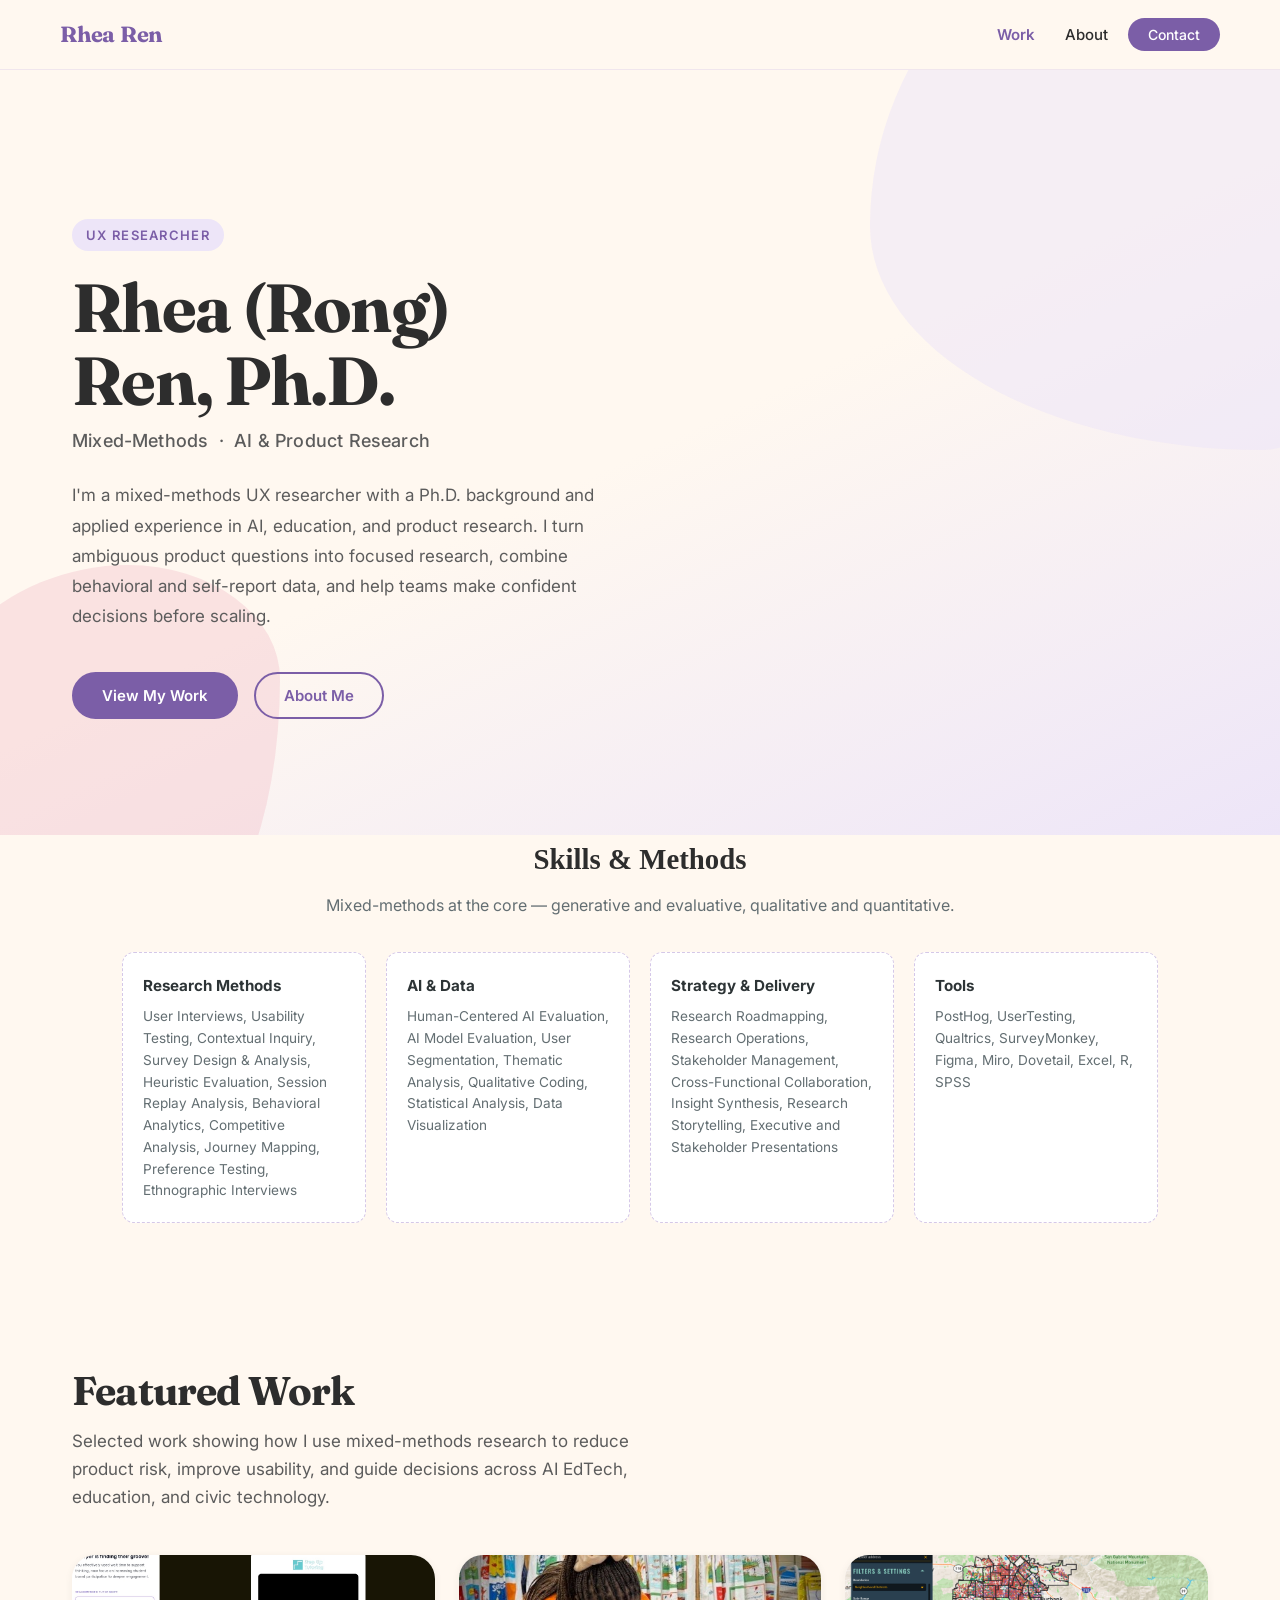
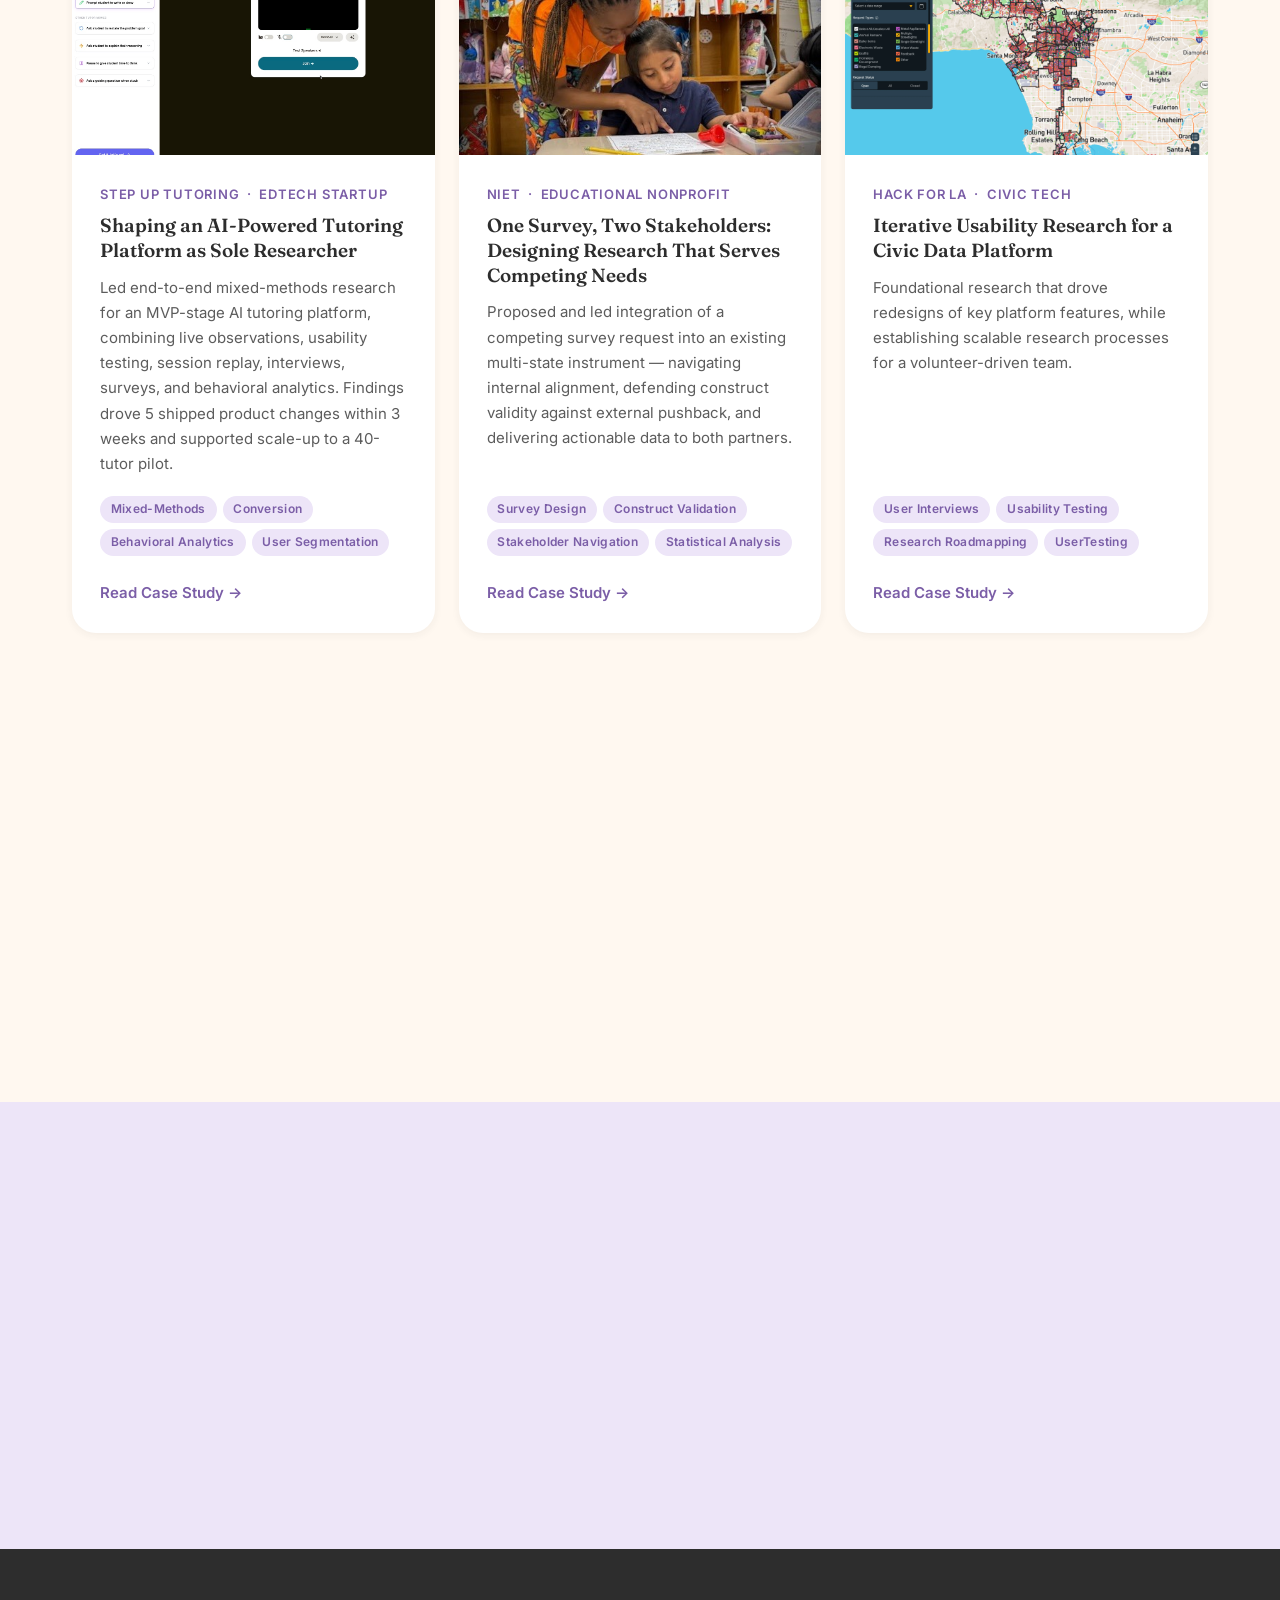
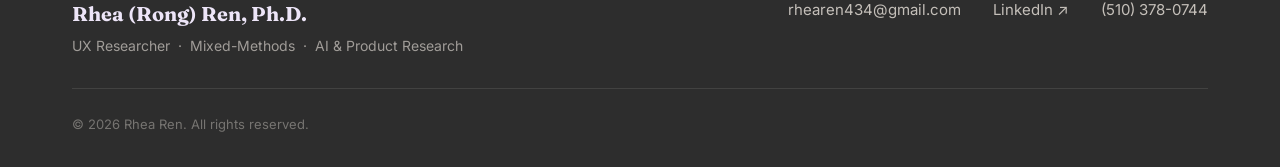
==== commit 82ceb82a: "Compact skills section, move above Featured Work, update content" ====
--- a/index.html
+++ b/index.html
@@ -56,6 +56,48 @@
       </div>
     </section>
 
+    <!-- ===================== SKILLS & METHODS ===================== -->
+    <style>
+      @media (max-width: 768px) {
+        .skills-grid-compact {
+          grid-template-columns: 1fr !important;
+        }
+      }
+      @media (min-width: 769px) and (max-width: 1024px) {
+        .skills-grid-compact {
+          grid-template-columns: repeat(2, 1fr) !important;
+        }
+      }
+    </style>
+    <section style="max-width: 1100px; margin: 0 auto 3rem auto; padding: 0 2rem;">
+      <h2 style="text-align: center; font-family: 'Playfair Display', Georgia, serif; font-size: 1.8rem; margin-bottom: 0.5rem;">Skills &amp; Methods</h2>
+      <p style="text-align: center; color: #636e72; margin-bottom: 2rem;">Mixed-methods at the core — generative and evaluative, qualitative and quantitative.</p>
+
+      <div class="skills-grid-compact" style="display: grid; grid-template-columns: repeat(4, 1fr); gap: 1.25rem;">
+
+        <div style="background: white; border-radius: 12px; padding: 1.25rem; border: 1px dashed #d5c8e8;">
+          <h4 style="margin: 0 0 0.5rem 0; font-size: 0.95rem; color: #2d3436;">Research Methods</h4>
+          <p style="margin: 0; font-size: 0.85rem; color: #636e72; line-height: 1.6;">User Interviews, Usability Testing, Contextual Inquiry, Survey Design &amp; Analysis, Heuristic Evaluation, Session Replay Analysis, Behavioral Analytics, Competitive Analysis, Journey Mapping, Preference Testing, Ethnographic Interviews</p>
+        </div>
+
+        <div style="background: white; border-radius: 12px; padding: 1.25rem; border: 1px dashed #d5c8e8;">
+          <h4 style="margin: 0 0 0.5rem 0; font-size: 0.95rem; color: #2d3436;">AI &amp; Data</h4>
+          <p style="margin: 0; font-size: 0.85rem; color: #636e72; line-height: 1.6;">Human-Centered AI Evaluation, AI Model Evaluation, User Segmentation, Thematic Analysis, Qualitative Coding, Statistical Analysis, Data Visualization</p>
+        </div>
+
+        <div style="background: white; border-radius: 12px; padding: 1.25rem; border: 1px dashed #d5c8e8;">
+          <h4 style="margin: 0 0 0.5rem 0; font-size: 0.95rem; color: #2d3436;">Strategy &amp; Delivery</h4>
+          <p style="margin: 0; font-size: 0.85rem; color: #636e72; line-height: 1.6;">Research Roadmapping, Research Operations, Stakeholder Management, Cross-Functional Collaboration, Insight Synthesis, Research Storytelling, Executive and Stakeholder Presentations</p>
+        </div>
+
+        <div style="background: white; border-radius: 12px; padding: 1.25rem; border: 1px dashed #d5c8e8;">
+          <h4 style="margin: 0 0 0.5rem 0; font-size: 0.95rem; color: #2d3436;">Tools</h4>
+          <p style="margin: 0; font-size: 0.85rem; color: #636e72; line-height: 1.6;">PostHog, UserTesting, Qualtrics, SurveyMonkey, Figma, Miro, Dovetail, Excel, R, SPSS</p>
+        </div>
+
+      </div>
+    </section>
+
     <!-- ===================== FEATURED WORK ===================== -->
     <section class="section" id="work">
       <div class="container">
@@ -123,78 +165,6 @@
       </div>
     </section>
 
-    <!-- ===================== SKILLS SNAPSHOT ===================== -->
-    <section class="section section--alt">
-      <div class="container">
-        <div class="section-header section-header--center fade-in">
-          <h2 class="section-title">Skills &amp; Methods</h2>
-          <p class="section-subtitle">Mixed-methods at the core — generative and evaluative, qualitative and quantitative.</p>
-        </div>
-        <div class="skills-grid">
-
-          <div class="skills-category fade-in">
-            <h3 class="skills-category__title">Research Methods</h3>
-            <div class="skills-tags">
-              <span class="skill-tag">User Interviews</span>
-              <span class="skill-tag">Usability Testing</span>
-              <span class="skill-tag">Contextual Inquiry</span>
-              <span class="skill-tag">Survey Design &amp; Analysis</span>
-              <span class="skill-tag">Heuristic Evaluation</span>
-              <span class="skill-tag">Session Replay Analysis</span>
-              <span class="skill-tag">Behavioral Analytics</span>
-              <span class="skill-tag">Preference Testing</span>
-              <span class="skill-tag">Generative Research</span>
-              <span class="skill-tag">Evaluative Research</span>
-            </div>
-          </div>
-
-          <div class="skills-category fade-in">
-            <h3 class="skills-category__title">AI &amp; Data</h3>
-            <div class="skills-tags">
-              <span class="skill-tag skill-tag--ai">AI Output Evaluation</span>
-              <span class="skill-tag skill-tag--ai">LLM Accuracy Assessment</span>
-              <span class="skill-tag skill-tag--ai">Behavioral Pattern Analysis</span>
-              <span class="skill-tag skill-tag--ai">User Segmentation</span>
-              <span class="skill-tag skill-tag--ai">Thematic Analysis</span>
-              <span class="skill-tag skill-tag--ai">Statistical Analysis</span>
-              <span class="skill-tag skill-tag--ai">R &nbsp;·&nbsp; SPSS &nbsp;·&nbsp; Excel</span>
-              <span class="skill-tag skill-tag--ai">Claude</span>
-              <span class="skill-tag skill-tag--ai">ChatGPT</span>
-              <span class="skill-tag skill-tag--ai">Dovetail</span>
-            </div>
-          </div>
-
-          <div class="skills-category fade-in">
-            <h3 class="skills-category__title">Strategy &amp; Delivery</h3>
-            <div class="skills-tags">
-              <span class="skill-tag">Research Roadmapping</span>
-              <span class="skill-tag">Stakeholder Communication &amp; Storytelling</span>
-              <span class="skill-tag">Research Operations</span>
-              <span class="skill-tag">Cross-functional Collaboration</span>
-              <span class="skill-tag">Insight Synthesis</span>
-              <span class="skill-tag">Executive-Level Presentations</span>
-            </div>
-          </div>
-
-          <div class="skills-category fade-in">
-            <h3 class="skills-category__title">Tools</h3>
-            <div class="skills-tags">
-              <span class="skill-tag skill-tag--tools">PostHog</span>
-              <span class="skill-tag skill-tag--tools">UserTesting</span>
-              <span class="skill-tag skill-tag--tools">Qualtrics</span>
-              <span class="skill-tag skill-tag--tools">Figma</span>
-              <span class="skill-tag skill-tag--tools">Miro</span>
-              <span class="skill-tag skill-tag--tools">Dovetail</span>
-              <span class="skill-tag skill-tag--tools">Excel</span>
-              <span class="skill-tag skill-tag--tools">R</span>
-              <span class="skill-tag skill-tag--tools">SPSS</span>
-            </div>
-          </div>
-
-        </div>
-      </div>
-    </section>
-
     <!-- ===================== AI CALLOUT ===================== -->
     <section class="ai-callout">
       <div class="container">
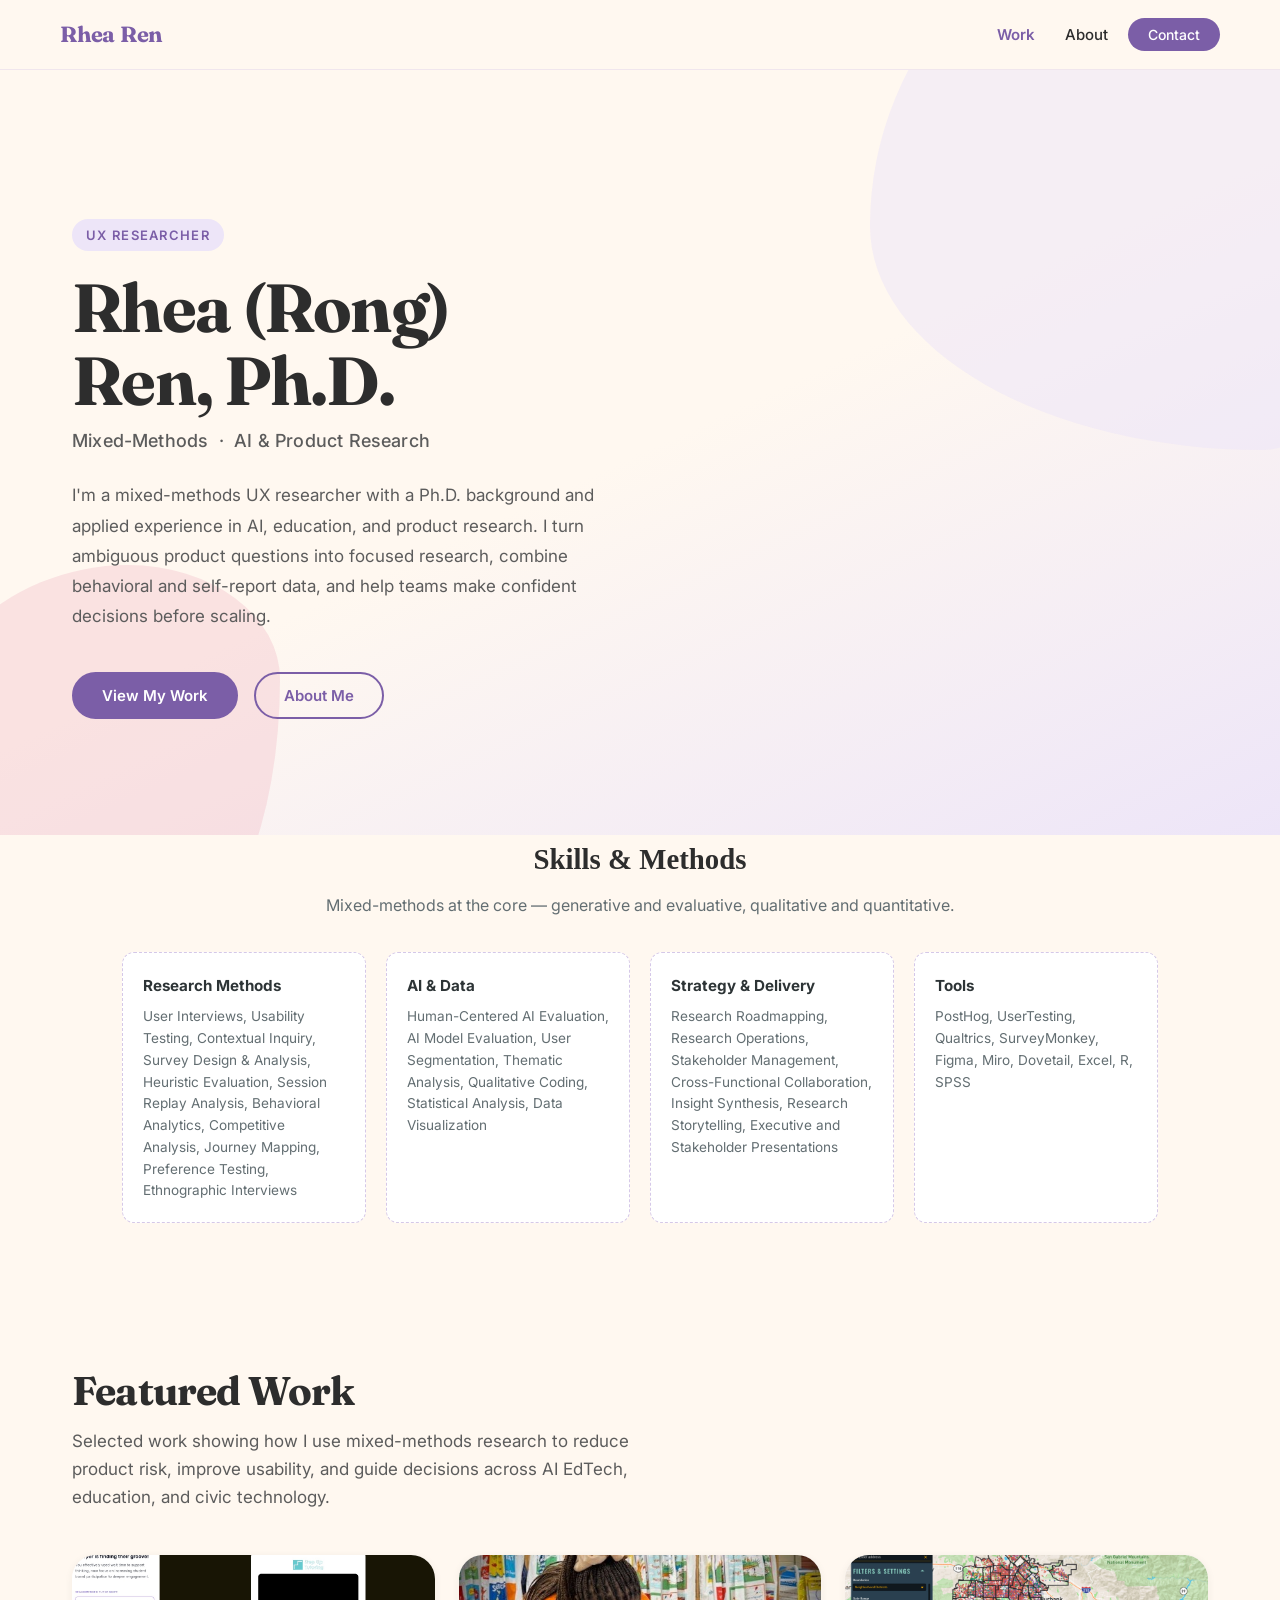
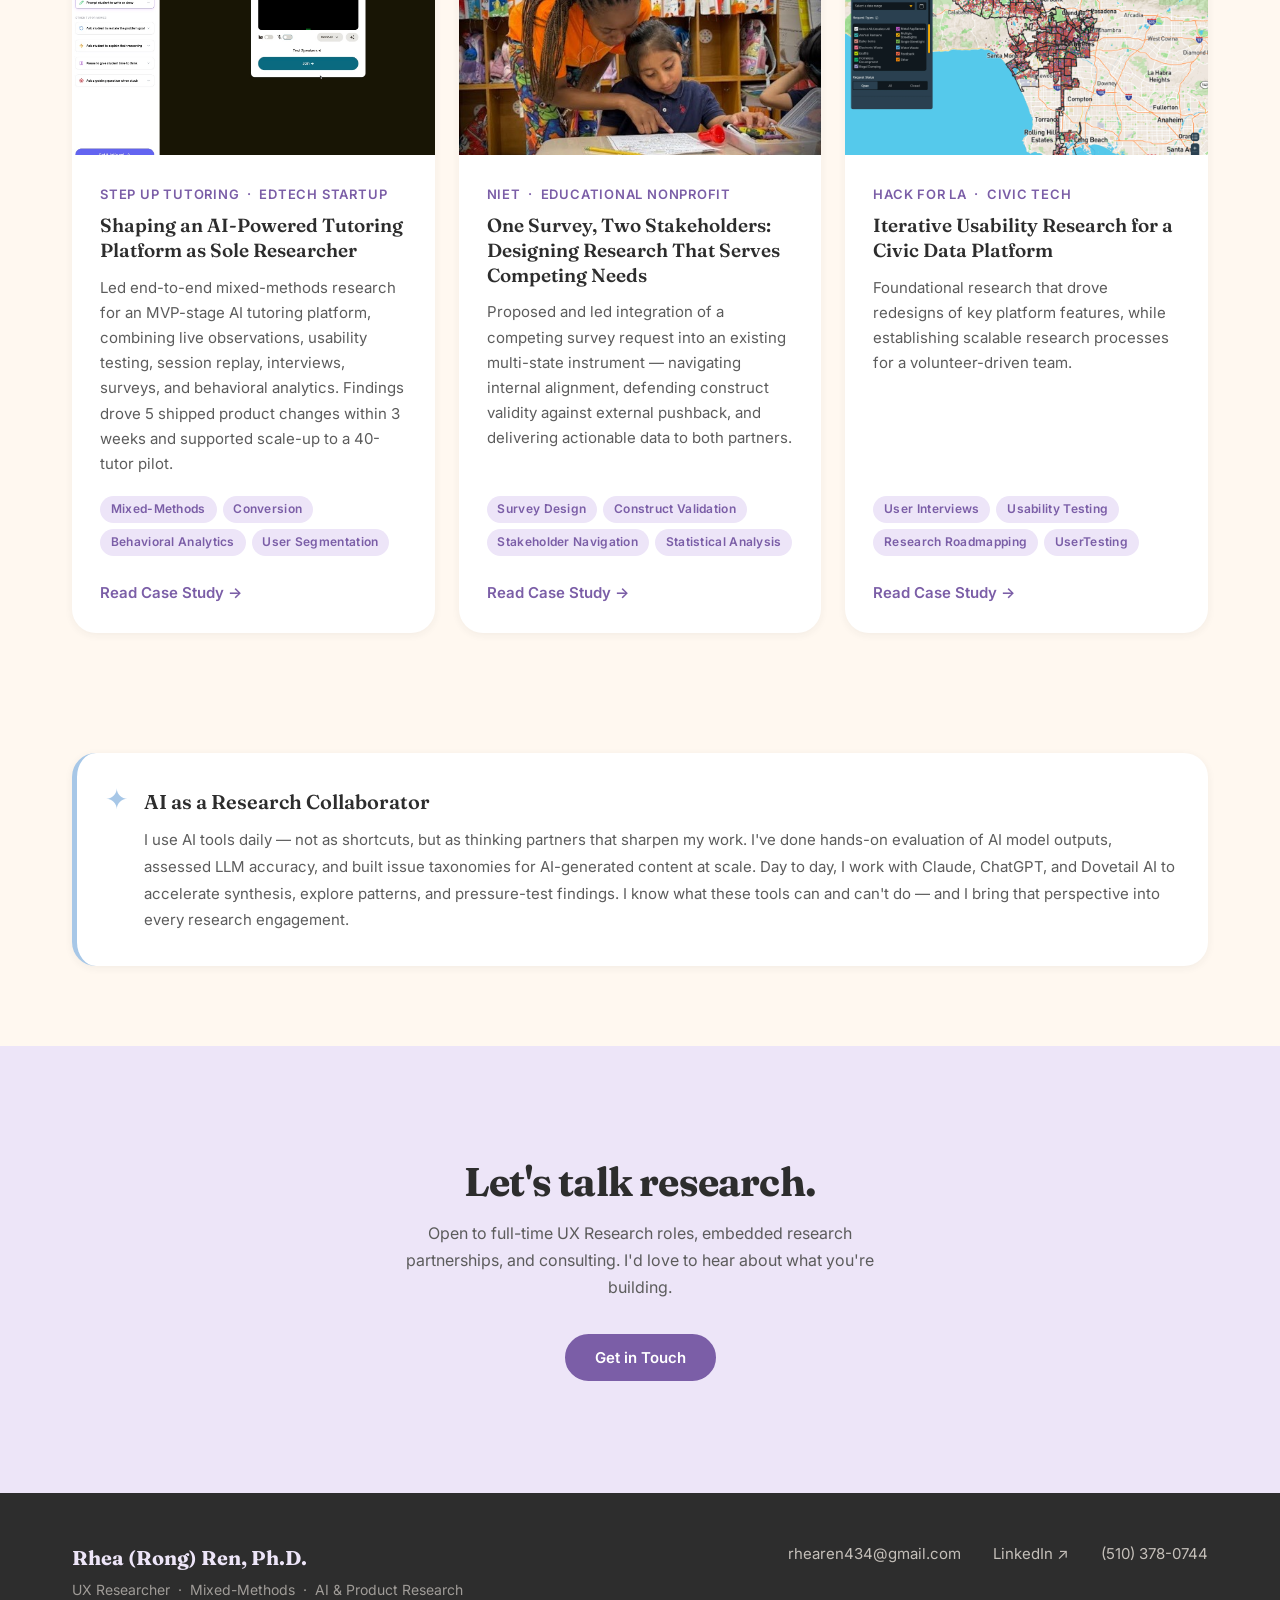
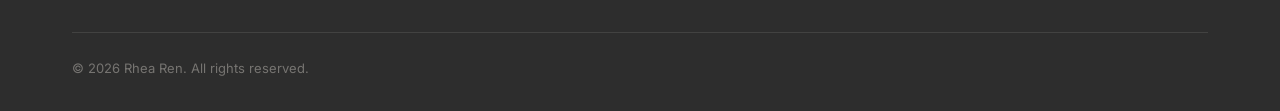
==== commit a36e3ce4: "Reduce AI callout top padding" ====
--- a/index.html
+++ b/index.html
@@ -166,7 +166,7 @@
     </section>
 
     <!-- ===================== AI CALLOUT ===================== -->
-    <section class="ai-callout">
+    <section class="ai-callout" style="padding-top: 1.5rem;">
       <div class="container">
         <div class="ai-callout__card fade-in">
           <div class="ai-callout__icon" aria-hidden="true">✦</div>
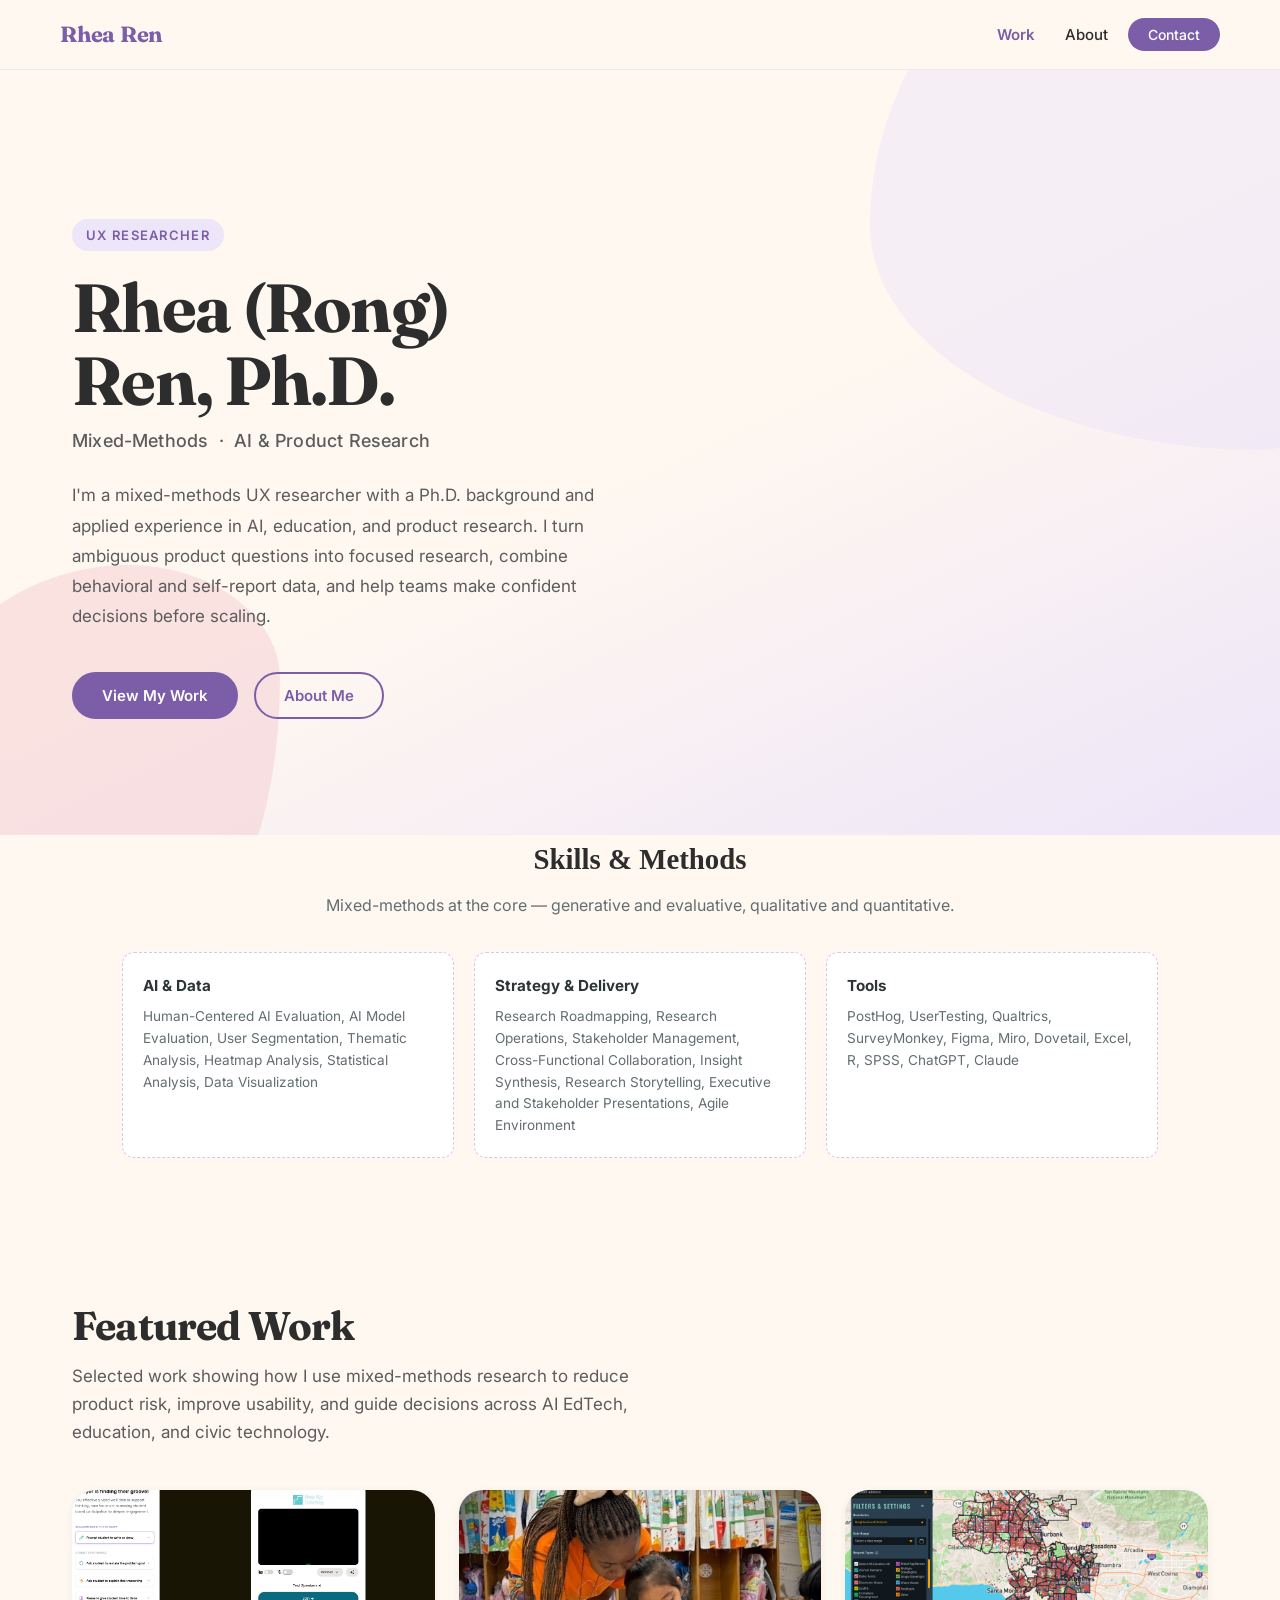
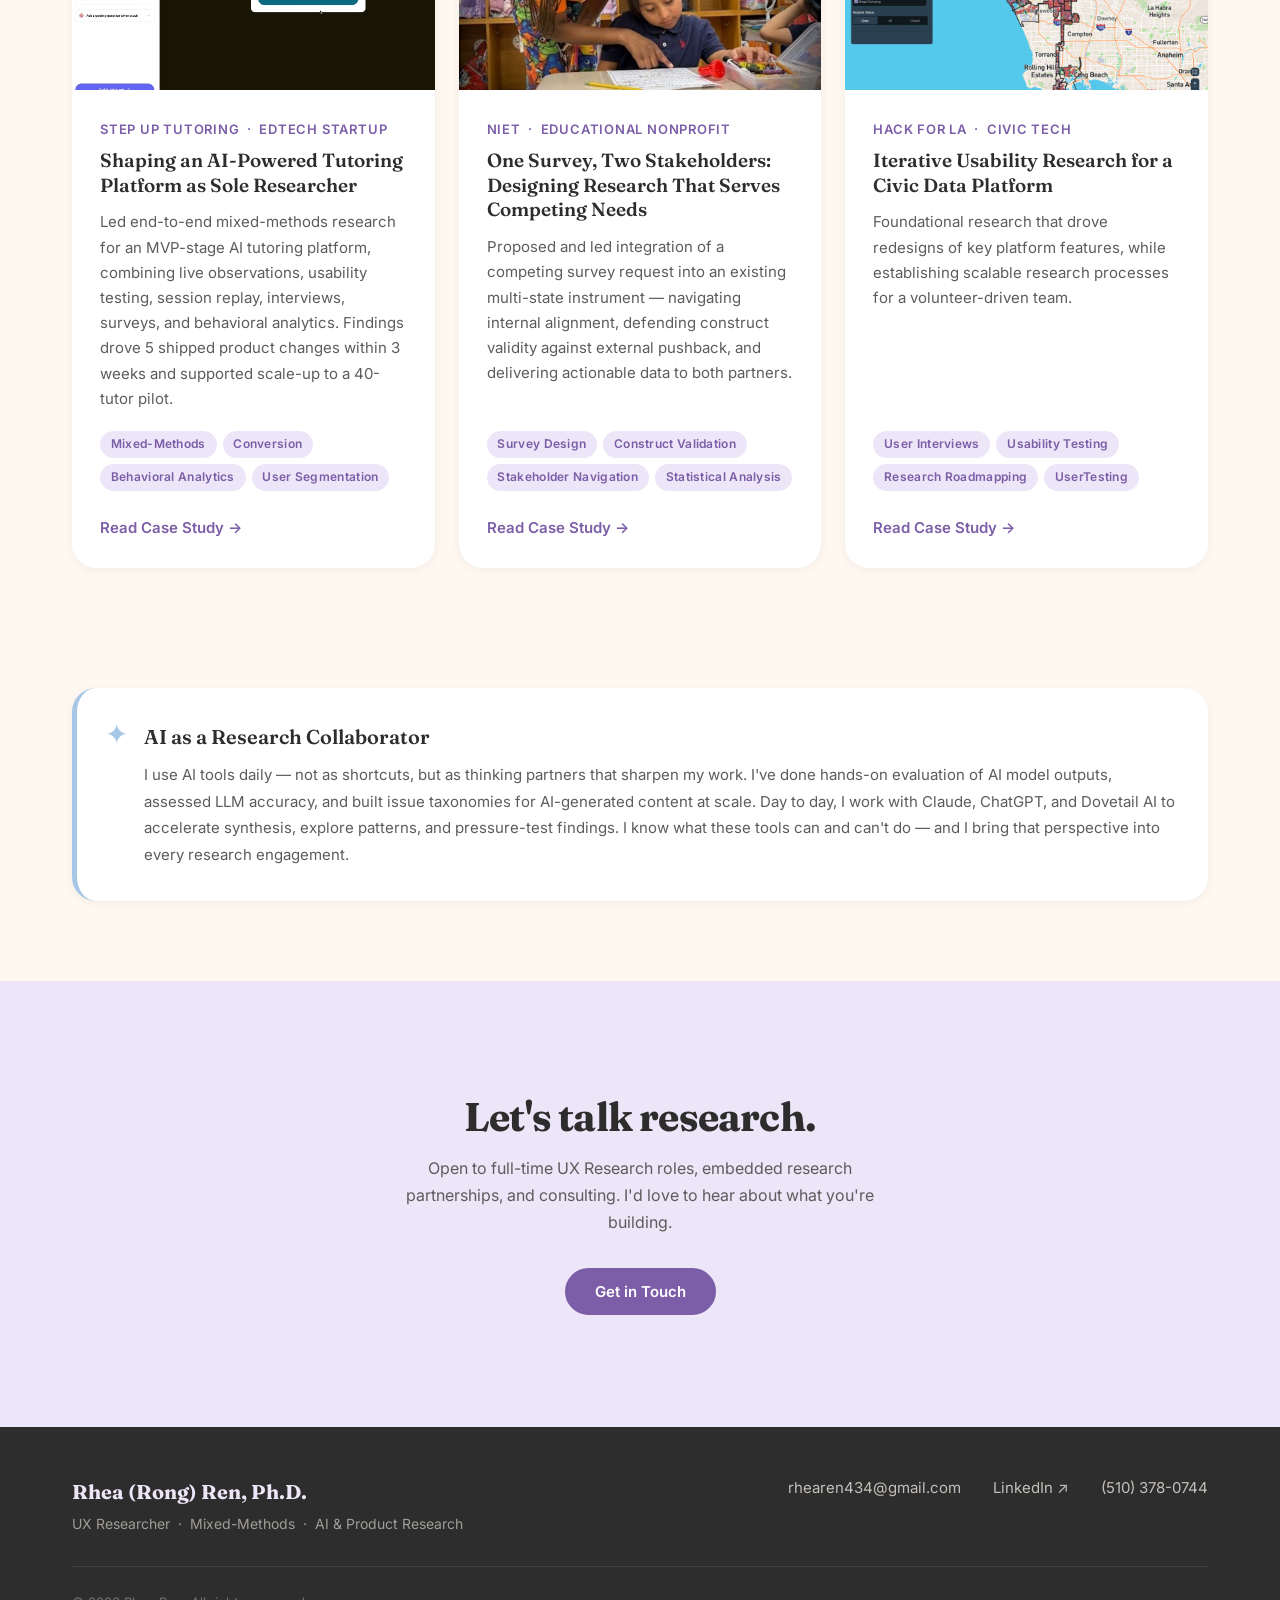
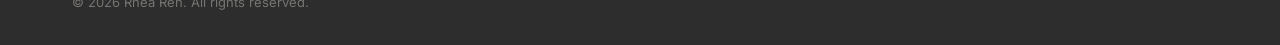
==== commit 1334f8f3: "Update skills cards: remove Research Methods, update AI & Data, Strategy, Tools" ====
--- a/index.html
+++ b/index.html
@@ -65,7 +65,7 @@
       }
       @media (min-width: 769px) and (max-width: 1024px) {
         .skills-grid-compact {
-          grid-template-columns: repeat(2, 1fr) !important;
+          grid-template-columns: repeat(3, 1fr) !important;
         }
       }
     </style>
@@ -73,26 +73,21 @@
       <h2 style="text-align: center; font-family: 'Playfair Display', Georgia, serif; font-size: 1.8rem; margin-bottom: 0.5rem;">Skills &amp; Methods</h2>
       <p style="text-align: center; color: #636e72; margin-bottom: 2rem;">Mixed-methods at the core — generative and evaluative, qualitative and quantitative.</p>
 
-      <div class="skills-grid-compact" style="display: grid; grid-template-columns: repeat(4, 1fr); gap: 1.25rem;">
-
-        <div style="background: white; border-radius: 12px; padding: 1.25rem; border: 1px dashed #d5c8e8;">
-          <h4 style="margin: 0 0 0.5rem 0; font-size: 0.95rem; color: #2d3436;">Research Methods</h4>
-          <p style="margin: 0; font-size: 0.85rem; color: #636e72; line-height: 1.6;">User Interviews, Usability Testing, Contextual Inquiry, Survey Design &amp; Analysis, Heuristic Evaluation, Session Replay Analysis, Behavioral Analytics, Competitive Analysis, Journey Mapping, Preference Testing, Ethnographic Interviews</p>
-        </div>
+      <div class="skills-grid-compact" style="display: grid; grid-template-columns: repeat(3, 1fr); gap: 1.25rem;">
 
         <div style="background: white; border-radius: 12px; padding: 1.25rem; border: 1px dashed #d5c8e8;">
           <h4 style="margin: 0 0 0.5rem 0; font-size: 0.95rem; color: #2d3436;">AI &amp; Data</h4>
-          <p style="margin: 0; font-size: 0.85rem; color: #636e72; line-height: 1.6;">Human-Centered AI Evaluation, AI Model Evaluation, User Segmentation, Thematic Analysis, Qualitative Coding, Statistical Analysis, Data Visualization</p>
+          <p style="margin: 0; font-size: 0.85rem; color: #636e72; line-height: 1.6;">Human-Centered AI Evaluation, AI Model Evaluation, User Segmentation, Thematic Analysis, Heatmap Analysis, Statistical Analysis, Data Visualization</p>
         </div>
 
         <div style="background: white; border-radius: 12px; padding: 1.25rem; border: 1px dashed #d5c8e8;">
           <h4 style="margin: 0 0 0.5rem 0; font-size: 0.95rem; color: #2d3436;">Strategy &amp; Delivery</h4>
-          <p style="margin: 0; font-size: 0.85rem; color: #636e72; line-height: 1.6;">Research Roadmapping, Research Operations, Stakeholder Management, Cross-Functional Collaboration, Insight Synthesis, Research Storytelling, Executive and Stakeholder Presentations</p>
+          <p style="margin: 0; font-size: 0.85rem; color: #636e72; line-height: 1.6;">Research Roadmapping, Research Operations, Stakeholder Management, Cross-Functional Collaboration, Insight Synthesis, Research Storytelling, Executive and Stakeholder Presentations, Agile Environment</p>
         </div>
 
         <div style="background: white; border-radius: 12px; padding: 1.25rem; border: 1px dashed #d5c8e8;">
           <h4 style="margin: 0 0 0.5rem 0; font-size: 0.95rem; color: #2d3436;">Tools</h4>
-          <p style="margin: 0; font-size: 0.85rem; color: #636e72; line-height: 1.6;">PostHog, UserTesting, Qualtrics, SurveyMonkey, Figma, Miro, Dovetail, Excel, R, SPSS</p>
+          <p style="margin: 0; font-size: 0.85rem; color: #636e72; line-height: 1.6;">PostHog, UserTesting, Qualtrics, SurveyMonkey, Figma, Miro, Dovetail, Excel, R, SPSS, ChatGPT, Claude</p>
         </div>
 
       </div>
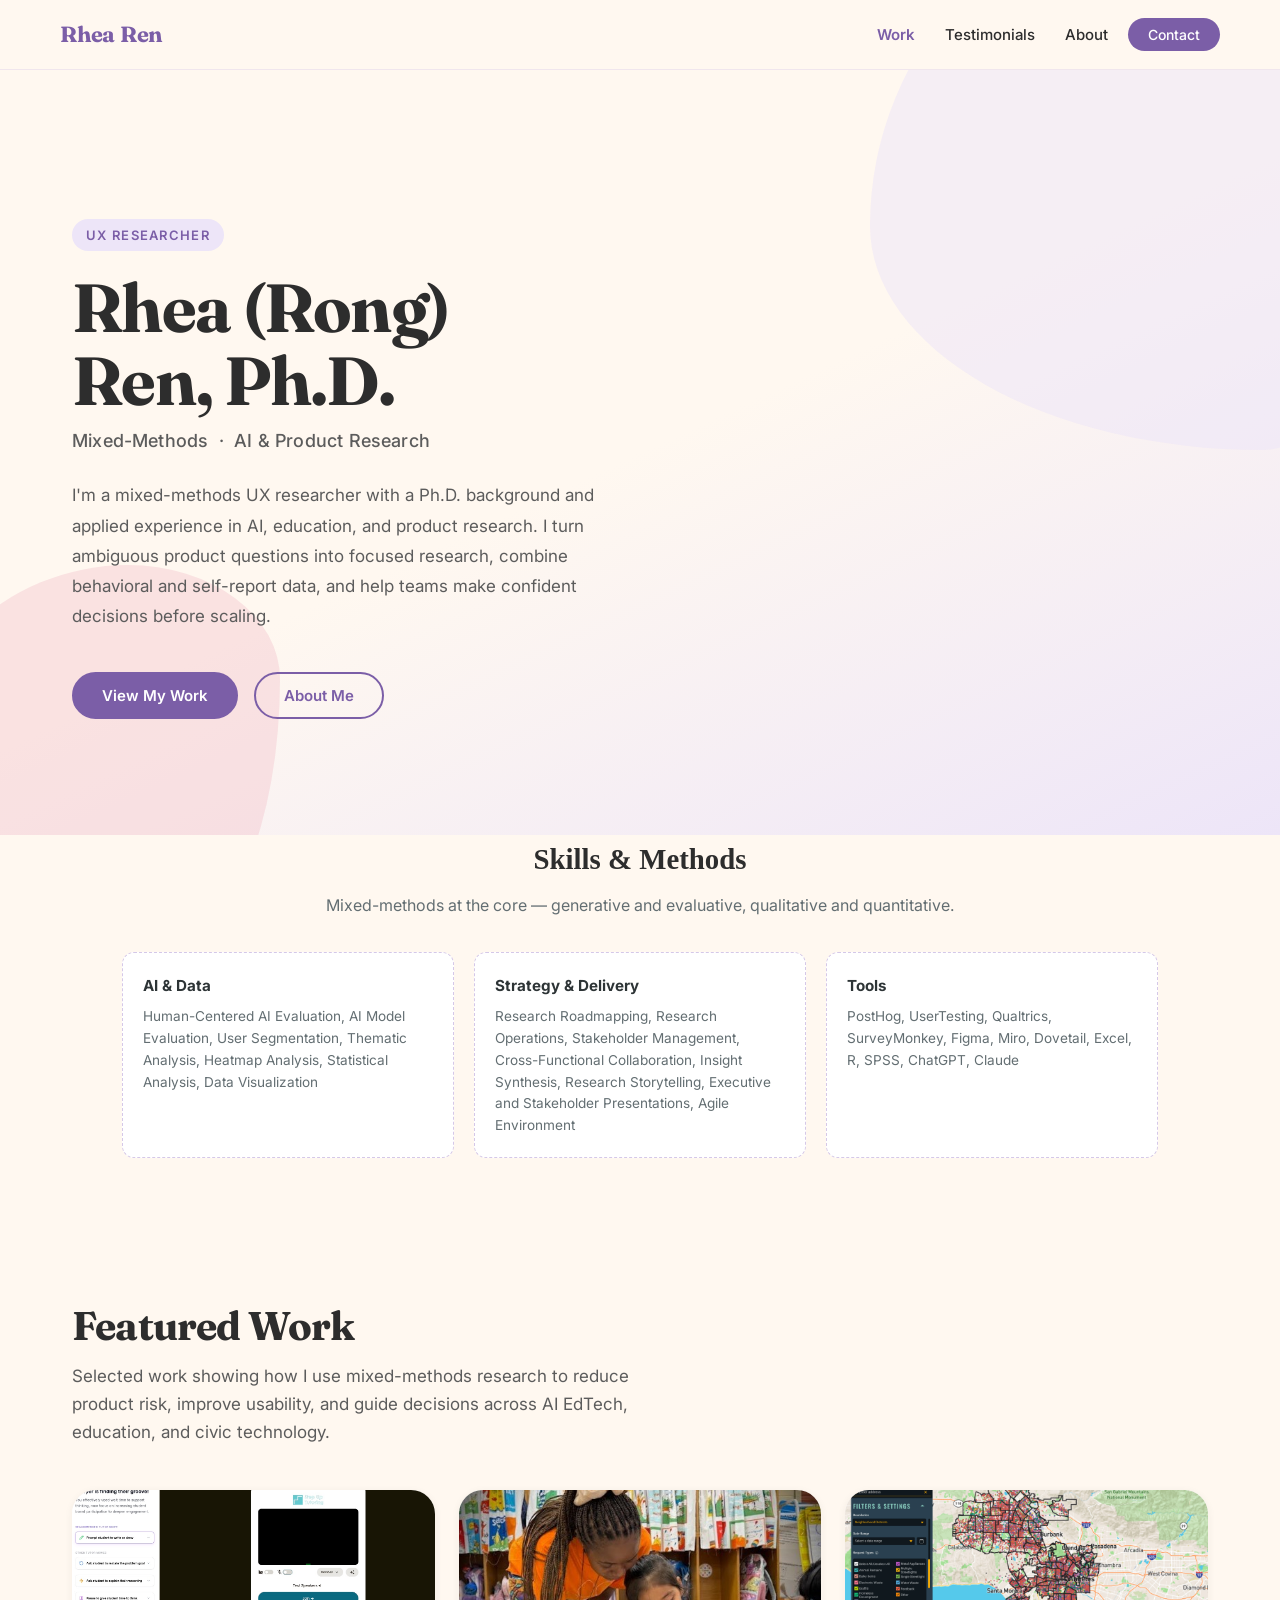
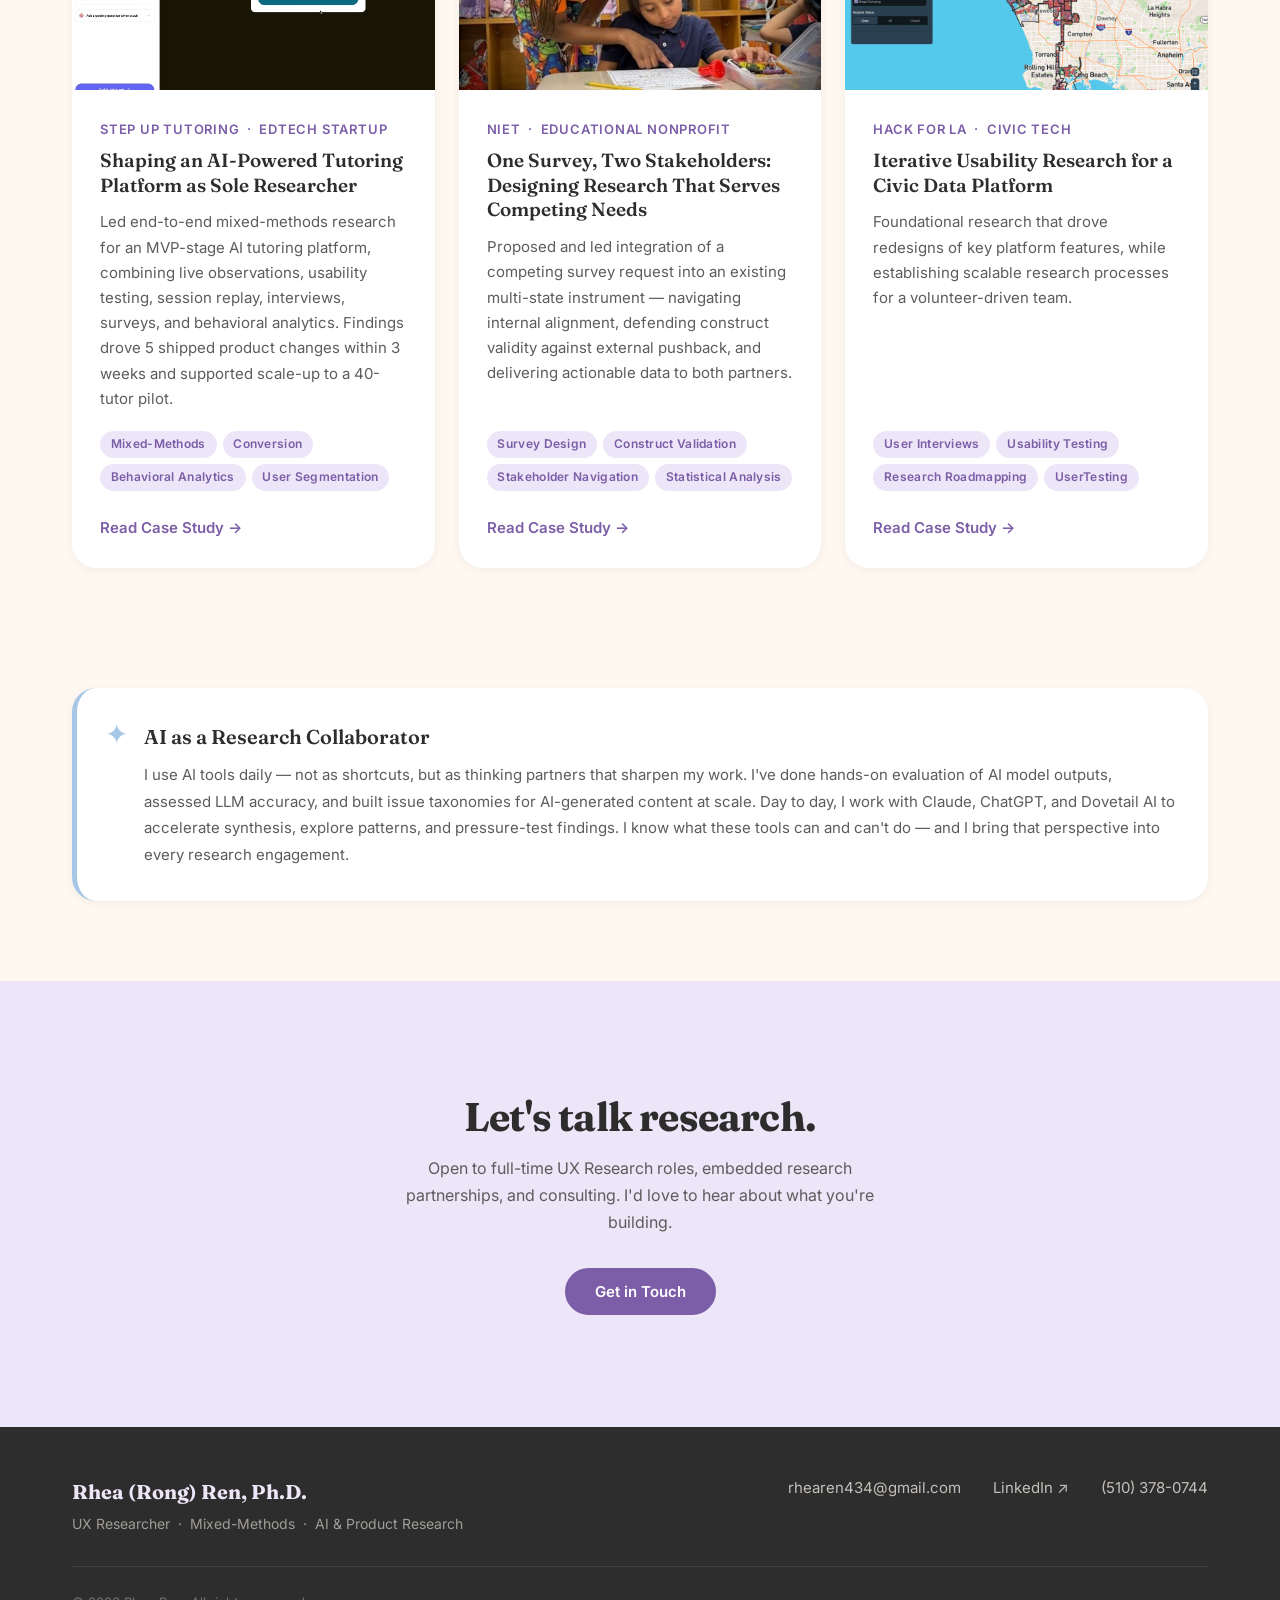
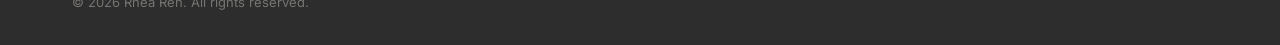
==== commit 2e299f54: "Add Testimonials page with nav links" ====
--- a/index.html
+++ b/index.html
@@ -30,6 +30,7 @@
       </button>
       <ul class="nav__menu" id="nav-menu" role="list">
         <li><a href="index.html#work" class="nav__link">Work</a></li>
+        <li><a href="testimonials.html" class="nav__link">Testimonials</a></li>
         <li><a href="about.html" class="nav__link">About</a></li>
         <li><a href="contact.html" class="nav__link nav__link--cta">Contact</a></li>
       </ul>
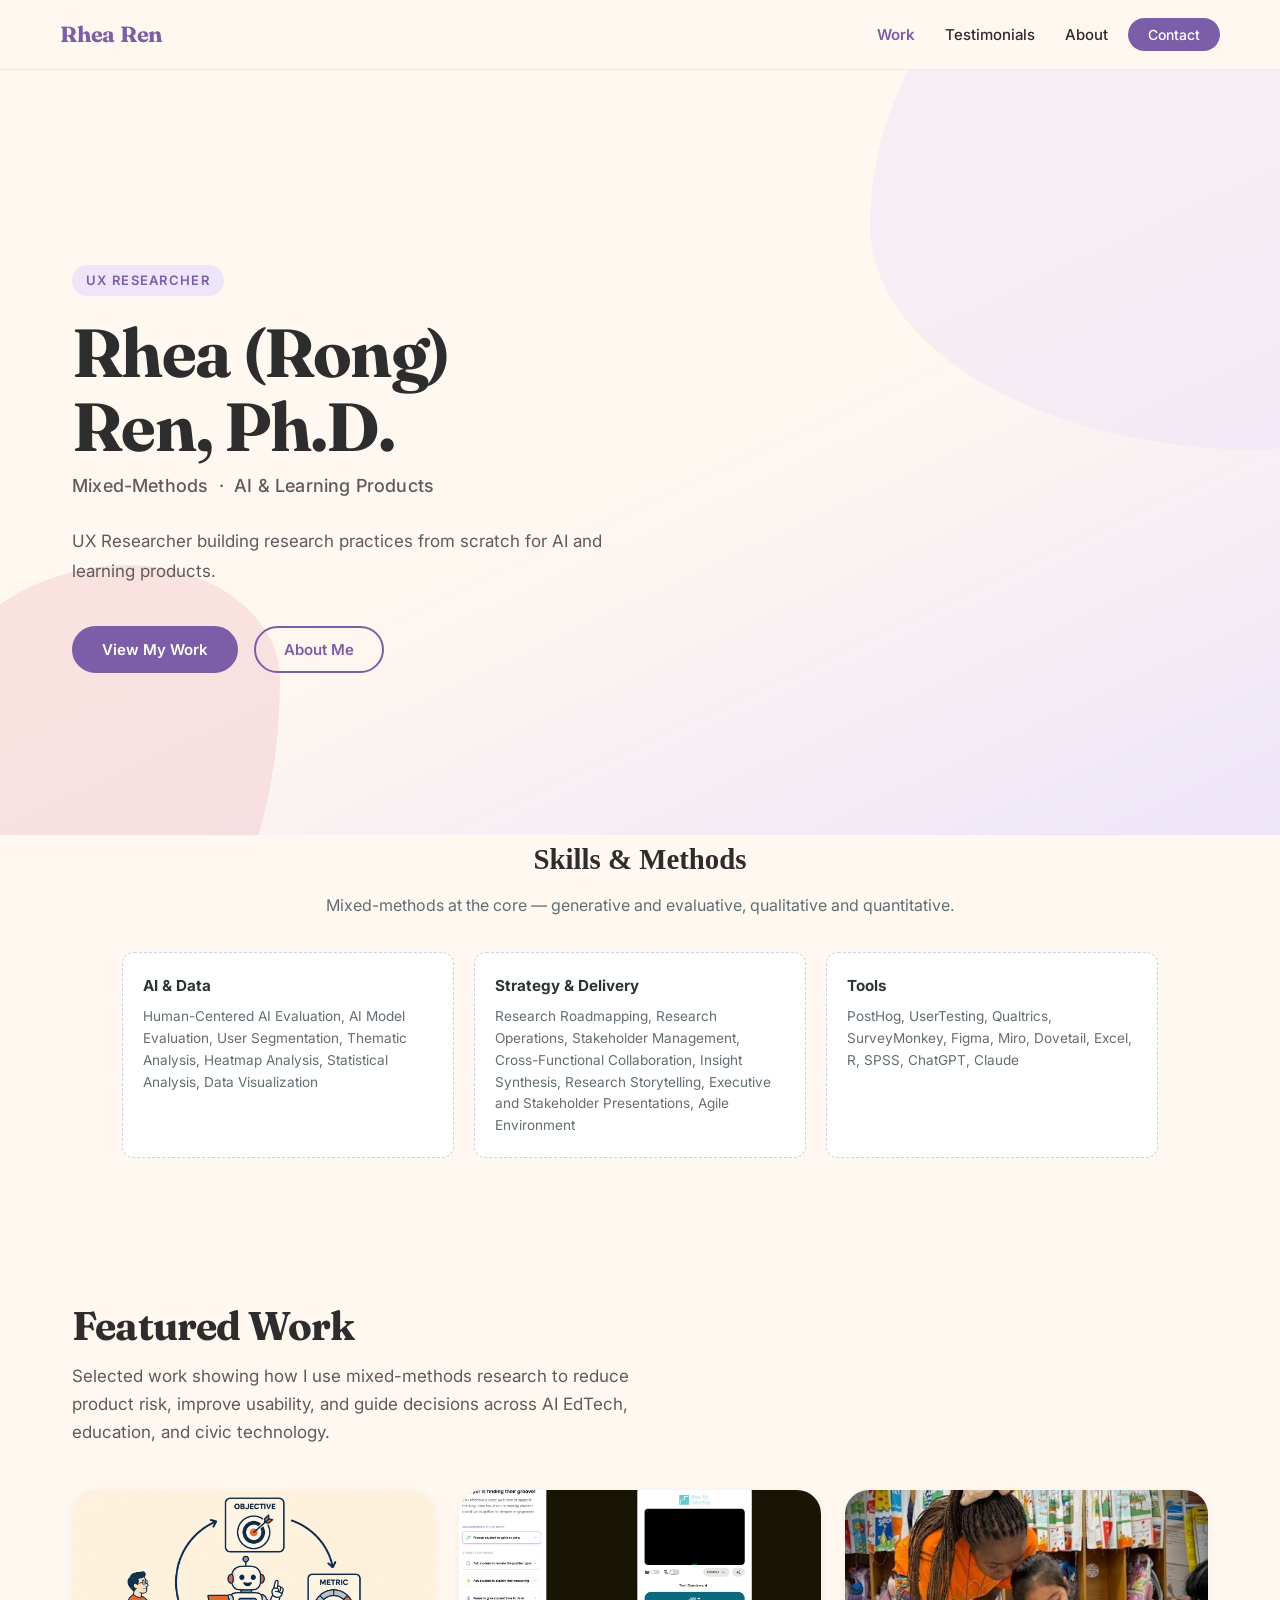
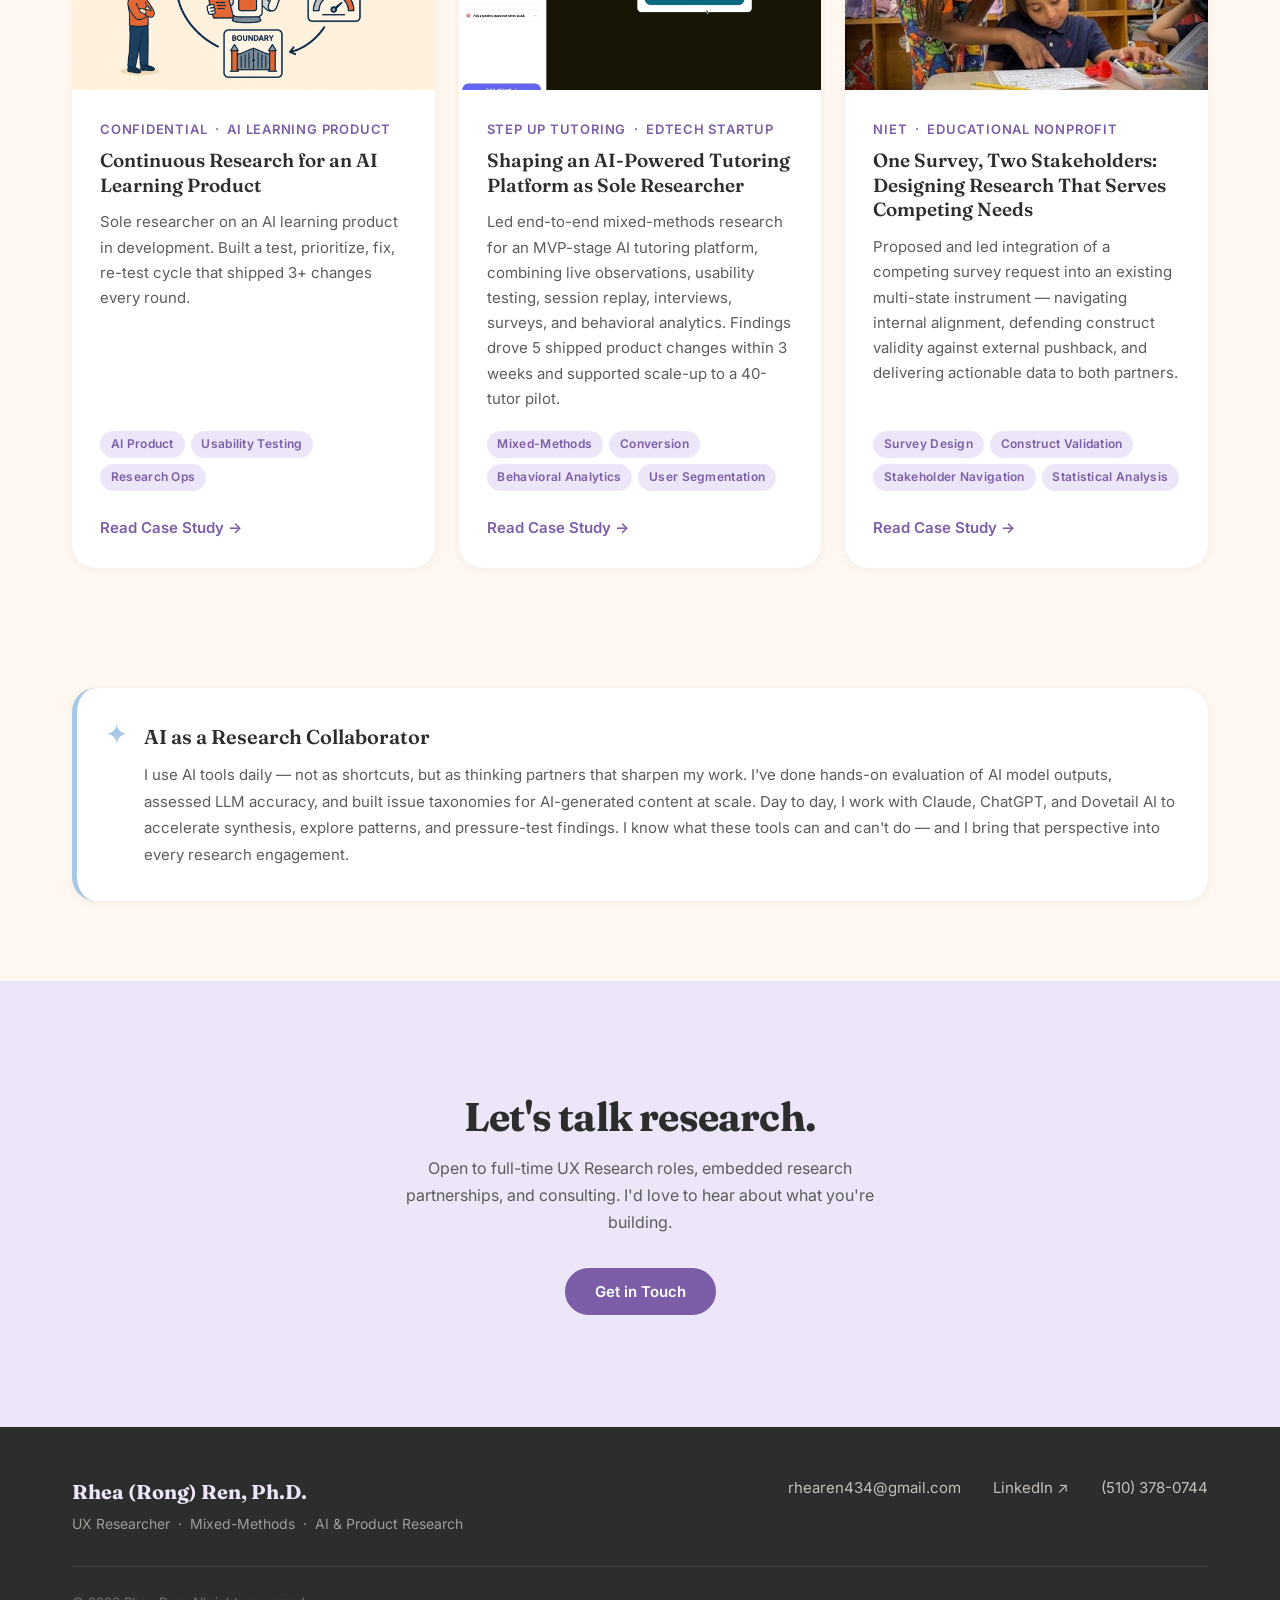
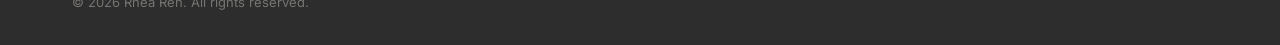
==== commit 0b766bbd: "Portfolio update: new AI learning product case study, updated bio and experience, accuracy fixes" ====
--- a/index.html
+++ b/index.html
@@ -3,10 +3,10 @@
 <head>
   <meta charset="UTF-8">
   <meta name="viewport" content="width=device-width, initial-scale=1.0">
-  <title>Rhea Ren — UX Researcher | Portfolio</title>
-  <meta name="description" content="Portfolio of Rhea (Rong) Ren, Ph.D. — Mixed-Methods UX Researcher specializing in AI & product research with 4+ years of experience across EdTech, nonprofits, and civic tech.">
-  <meta property="og:title" content="Rhea Ren — UX Researcher | Portfolio">
-  <meta property="og:description" content="Mixed-Methods UX Researcher specializing in AI & product research. 4+ years of experience making research drive real product decisions.">
+  <title>Rhea Ren — UX Researcher | Mixed-Methods | AI & Learning Products</title>
+  <meta name="description" content="Portfolio of Rhea (Rong) Ren, Ph.D. — UX Researcher with 4+ years of mixed-methods research on AI and learning products, often as the sole or founding researcher.">
+  <meta property="og:title" content="Rhea Ren — UX Researcher | Mixed-Methods | AI & Learning Products">
+  <meta property="og:description" content="UX Researcher building research practices from scratch for AI and learning products. Mixed-methods, generative and evaluative, Ph.D. in Applied Linguistics.">
   <meta property="og:type" content="website">
   <link rel="canonical" href="index.html">
   <link rel="preconnect" href="https://fonts.googleapis.com">
@@ -47,8 +47,8 @@
         <div class="hero__content">
           <p class="hero__label">UX Researcher</p>
           <h1 class="hero__name">Rhea (Rong) Ren,&nbsp;Ph.D.</h1>
-          <p class="hero__subtitle">Mixed-Methods &nbsp;·&nbsp; AI &amp; Product Research</p>
-          <p class="hero__hook">I'm a mixed-methods UX researcher with a Ph.D. background and applied experience in AI, education, and product research. I turn ambiguous product questions into focused research, combine behavioral and self-report data, and help teams make confident decisions before scaling.</p>
+          <p class="hero__subtitle">Mixed-Methods &nbsp;·&nbsp; AI &amp; Learning Products</p>
+          <p class="hero__hook">UX Researcher building research practices from scratch for AI and learning products.</p>
           <div class="hero__ctas">
             <a href="#work" class="btn btn-primary">View My Work</a>
             <a href="about.html" class="btn btn-secondary">About Me</a>
@@ -104,6 +104,23 @@
         <div class="cards-grid">
 
           <article class="card fade-in">
+            <div class="card__thumb card__thumb--sky">
+              <img src="assets/case-study-ai-learning.png" alt="AI learning product case study thumbnail" onerror="this.style.display='none';">
+            </div>
+            <div class="card__body">
+              <p class="card__company">Confidential &nbsp;·&nbsp; AI Learning Product</p>
+              <h3 class="card__title">Continuous Research for an AI Learning Product</h3>
+              <p class="card__desc">Sole researcher on an AI learning product in development. Built a test, prioritize, fix, re-test cycle that shipped 3+ changes every round.</p>
+              <div class="card__tags">
+                <span class="tag">AI Product</span>
+                <span class="tag">Usability Testing</span>
+                <span class="tag">Research Ops</span>
+              </div>
+              <a href="case-study-ai-learning-product.html" class="card__link">Read Case Study →</a>
+            </div>
+          </article>
+
+          <article class="card fade-in">
             <div class="card__thumb card__thumb--lavender">
               <img src="assets/case-study-step-up.jpg" alt="Step Up Tutoring — AI EdTech case study thumbnail" onerror="this.style.display='none';">
             </div>
@@ -139,24 +156,6 @@
             </div>
           </article>
 
-          <article class="card fade-in">
-            <div class="card__thumb card__thumb--sky">
-              <img src="assets/case-study-hack-for-la.jpg" alt="Hack for LA — Civic Tech case study thumbnail" onerror="this.style.display='none';">
-            </div>
-            <div class="card__body">
-              <p class="card__company">Hack for LA &nbsp;·&nbsp; Civic Tech</p>
-              <h3 class="card__title">Iterative Usability Research for a Civic Data Platform</h3>
-              <p class="card__desc">Foundational research that drove redesigns of key platform features, while establishing scalable research processes for a volunteer-driven team.</p>
-              <div class="card__tags">
-                <span class="tag">User Interviews</span>
-                <span class="tag">Usability Testing</span>
-                <span class="tag">Research Roadmapping</span>
-                <span class="tag">UserTesting</span>
-              </div>
-              <a href="case-study-hack-for-la.html" class="card__link">Read Case Study →</a>
-            </div>
-          </article>
-
         </div>
       </div>
     </section>
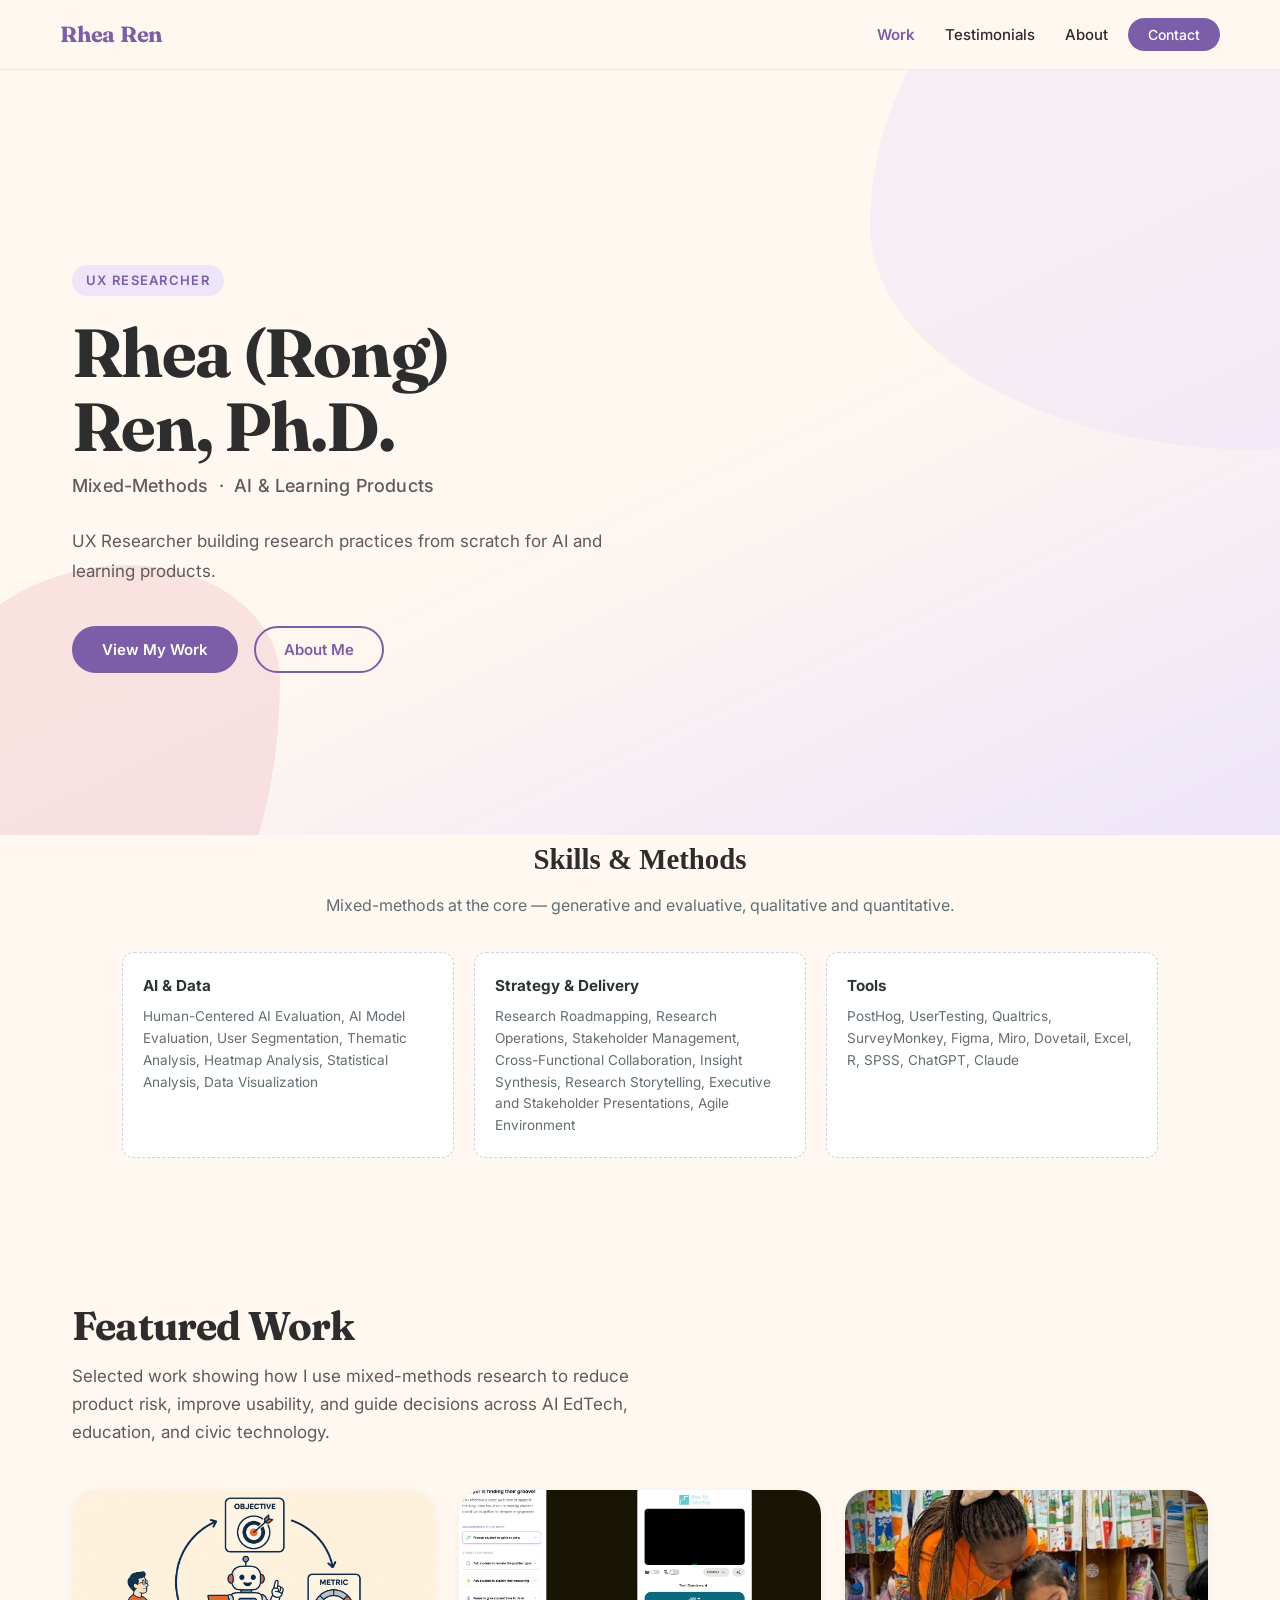
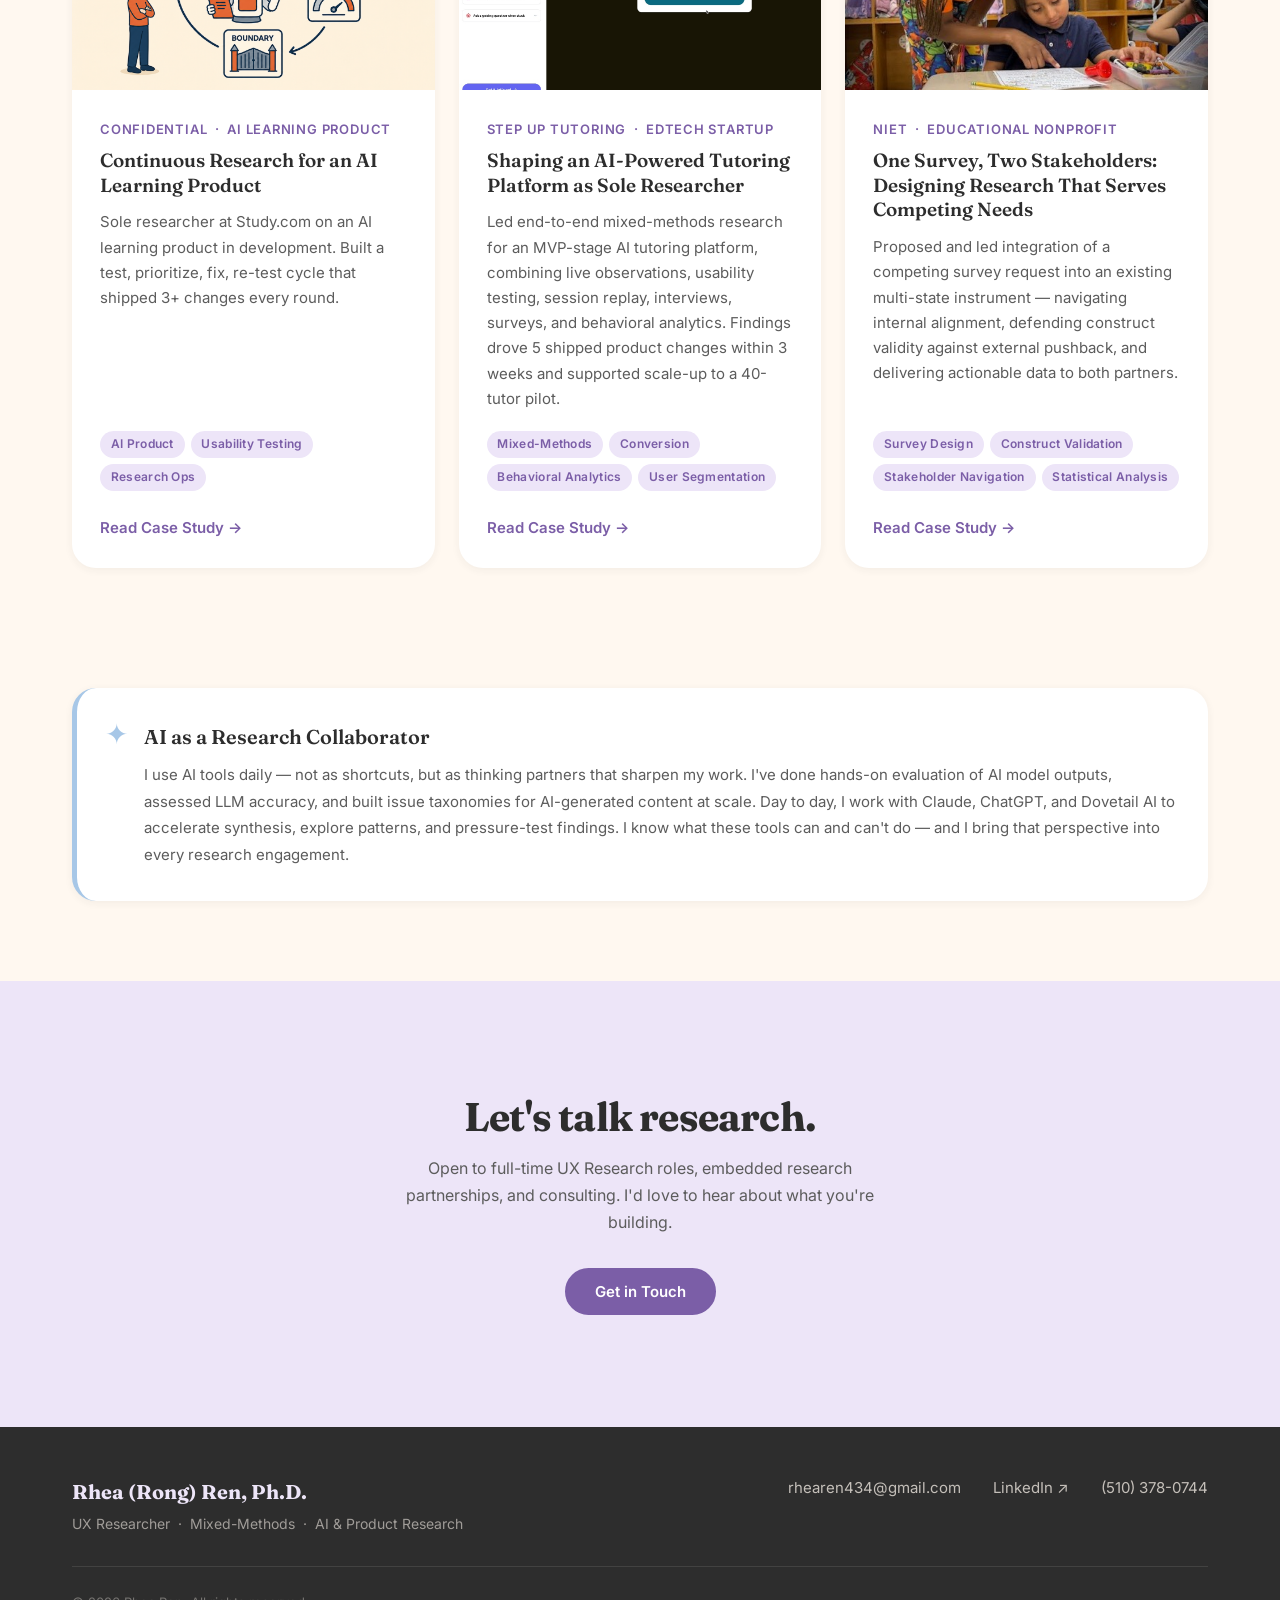
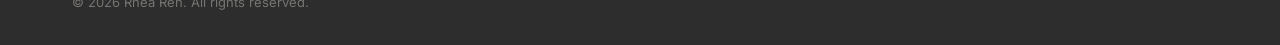
==== commit 1a04fded: "Reorder testimonials and About experience Co-Authored-By: Claude Sonnet 4.6 <noreply@anthropic.com>" ====
--- a/index.html
+++ b/index.html
@@ -110,7 +110,7 @@
             <div class="card__body">
               <p class="card__company">Confidential &nbsp;·&nbsp; AI Learning Product</p>
               <h3 class="card__title">Continuous Research for an AI Learning Product</h3>
-              <p class="card__desc">Sole researcher on an AI learning product in development. Built a test, prioritize, fix, re-test cycle that shipped 3+ changes every round.</p>
+              <p class="card__desc">Sole researcher at Study.com on an AI learning product in development. Built a test, prioritize, fix, re-test cycle that shipped 3+ changes every round.</p>
               <div class="card__tags">
                 <span class="tag">AI Product</span>
                 <span class="tag">Usability Testing</span>
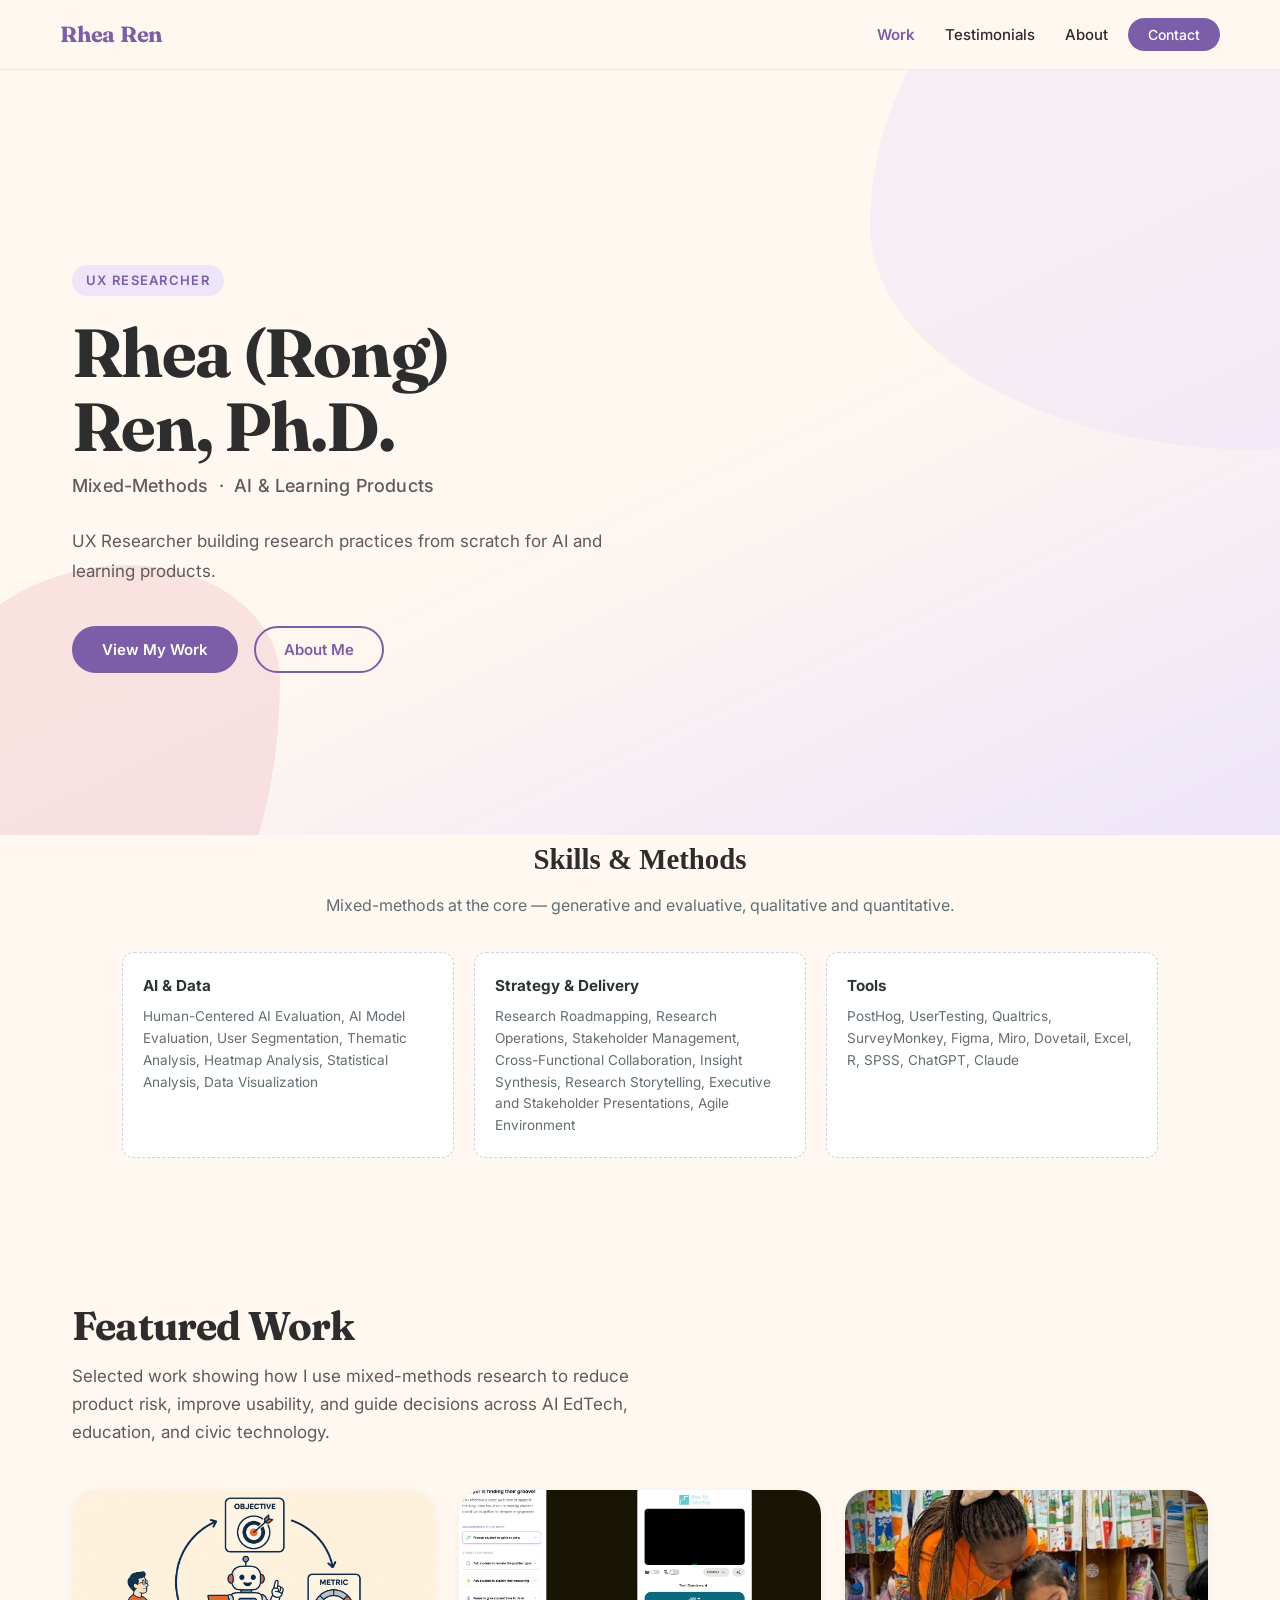
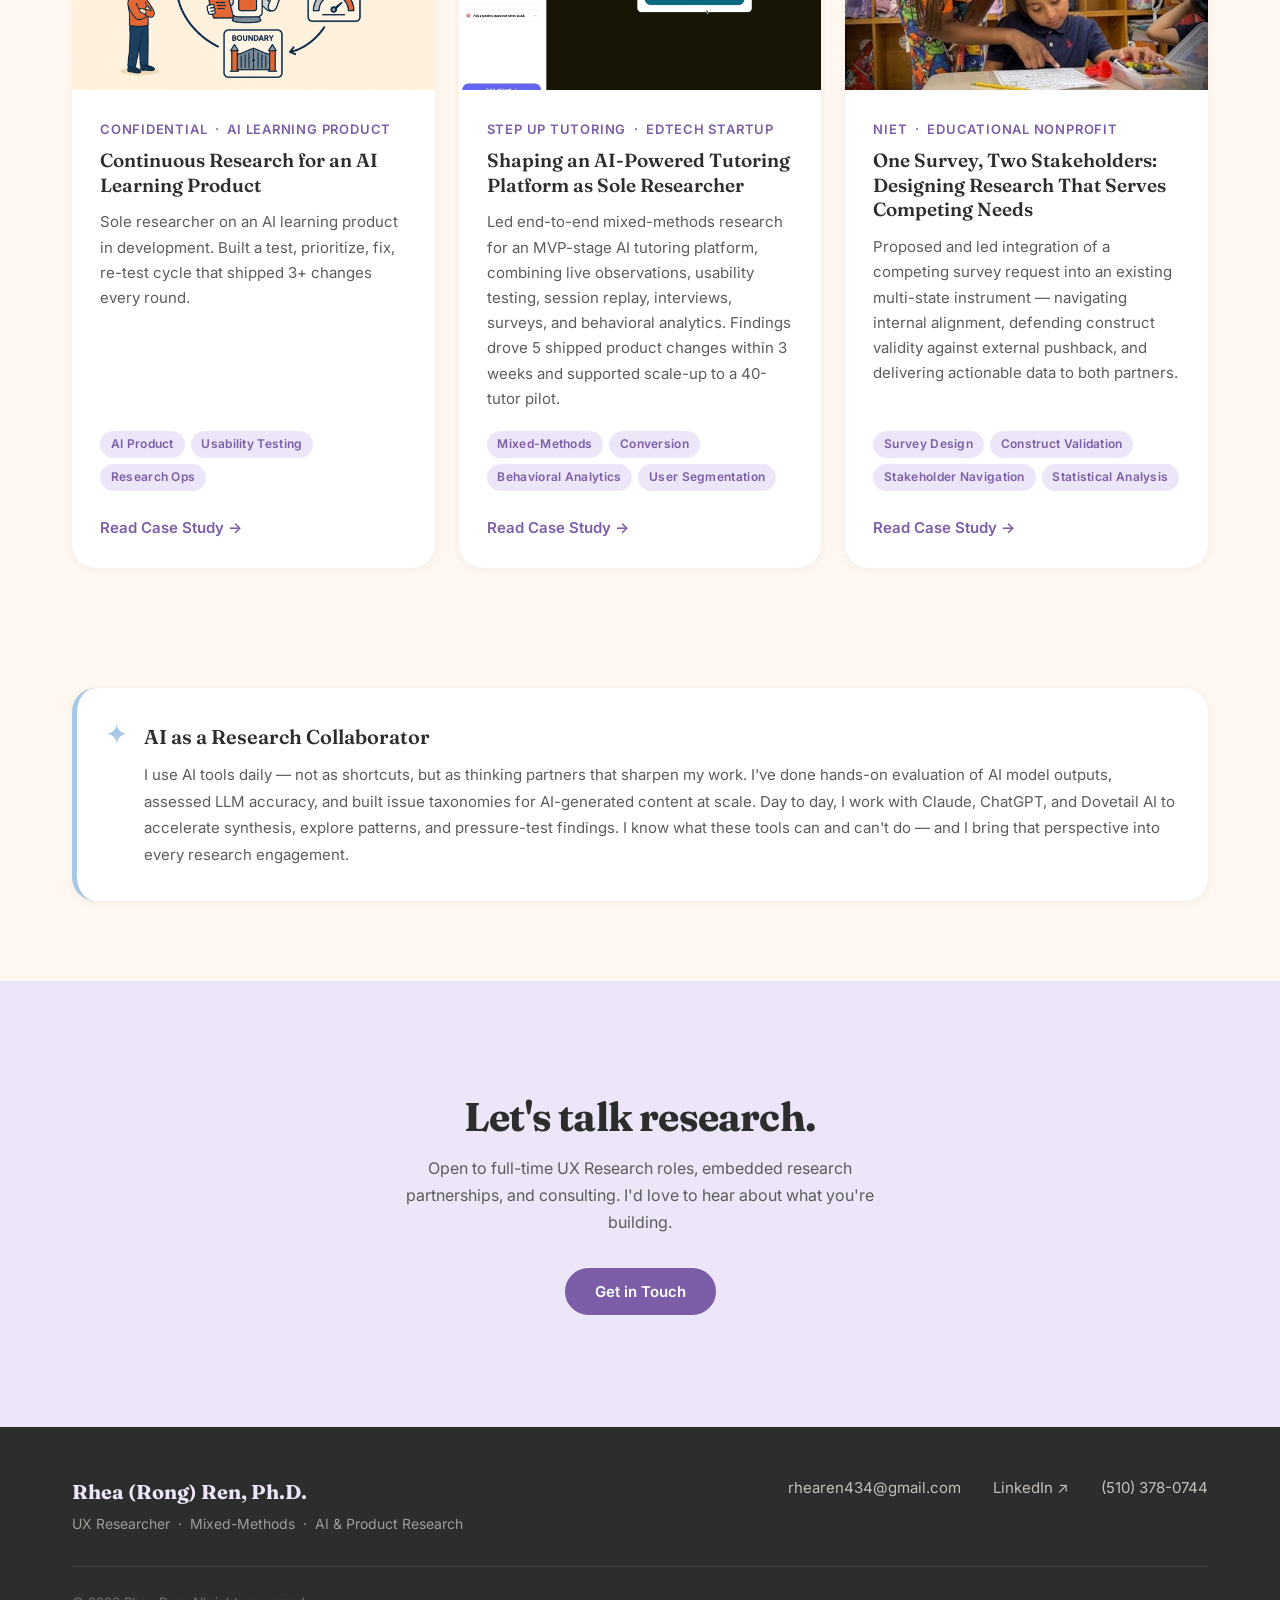
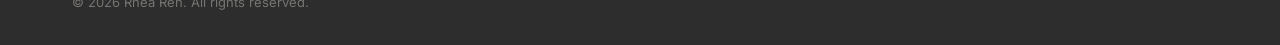
==== commit ea016e56: "Anonymize AI learning product case study Co-Authored-By: Claude Sonnet 4.6 <noreply@anthropic.com>" ====
--- a/index.html
+++ b/index.html
@@ -110,7 +110,7 @@
             <div class="card__body">
               <p class="card__company">Confidential &nbsp;·&nbsp; AI Learning Product</p>
               <h3 class="card__title">Continuous Research for an AI Learning Product</h3>
-              <p class="card__desc">Sole researcher at Study.com on an AI learning product in development. Built a test, prioritize, fix, re-test cycle that shipped 3+ changes every round.</p>
+              <p class="card__desc">Sole researcher on an AI learning product in development. Built a test, prioritize, fix, re-test cycle that shipped 3+ changes every round.</p>
               <div class="card__tags">
                 <span class="tag">AI Product</span>
                 <span class="tag">Usability Testing</span>
